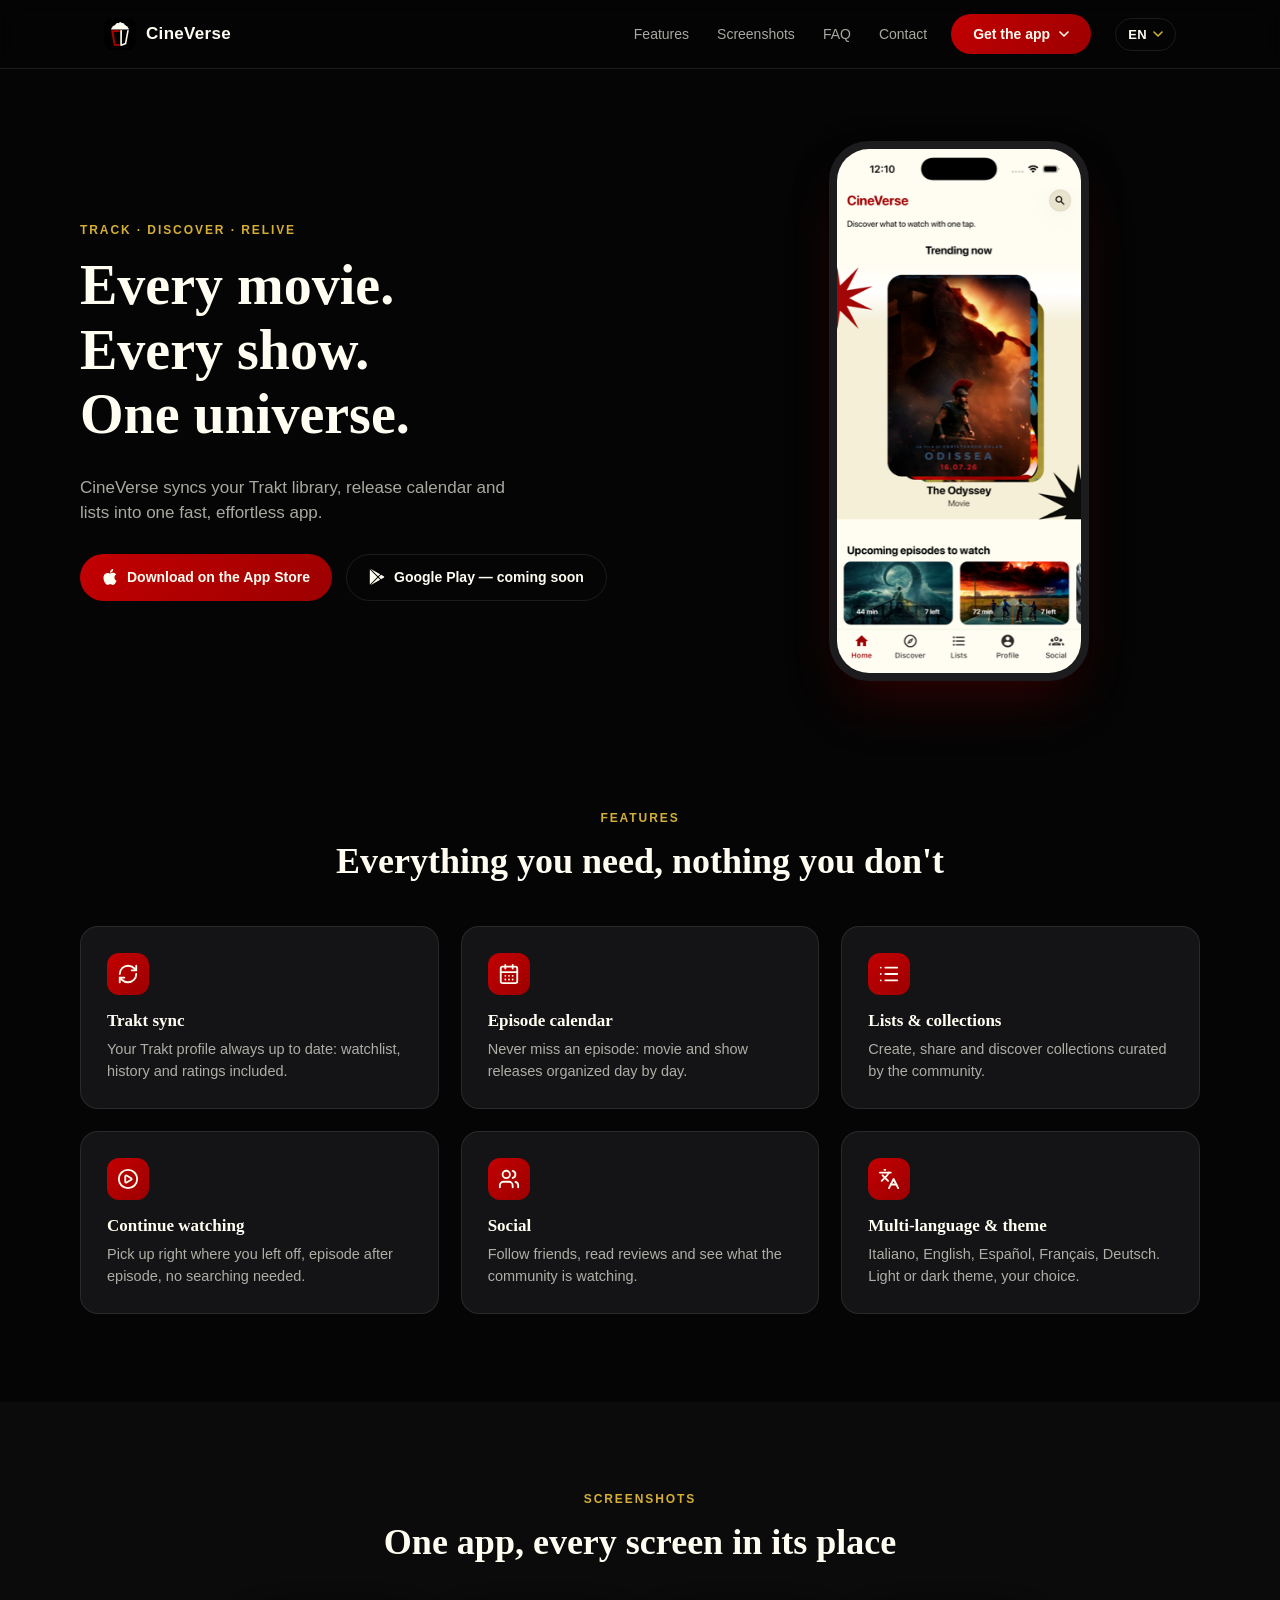
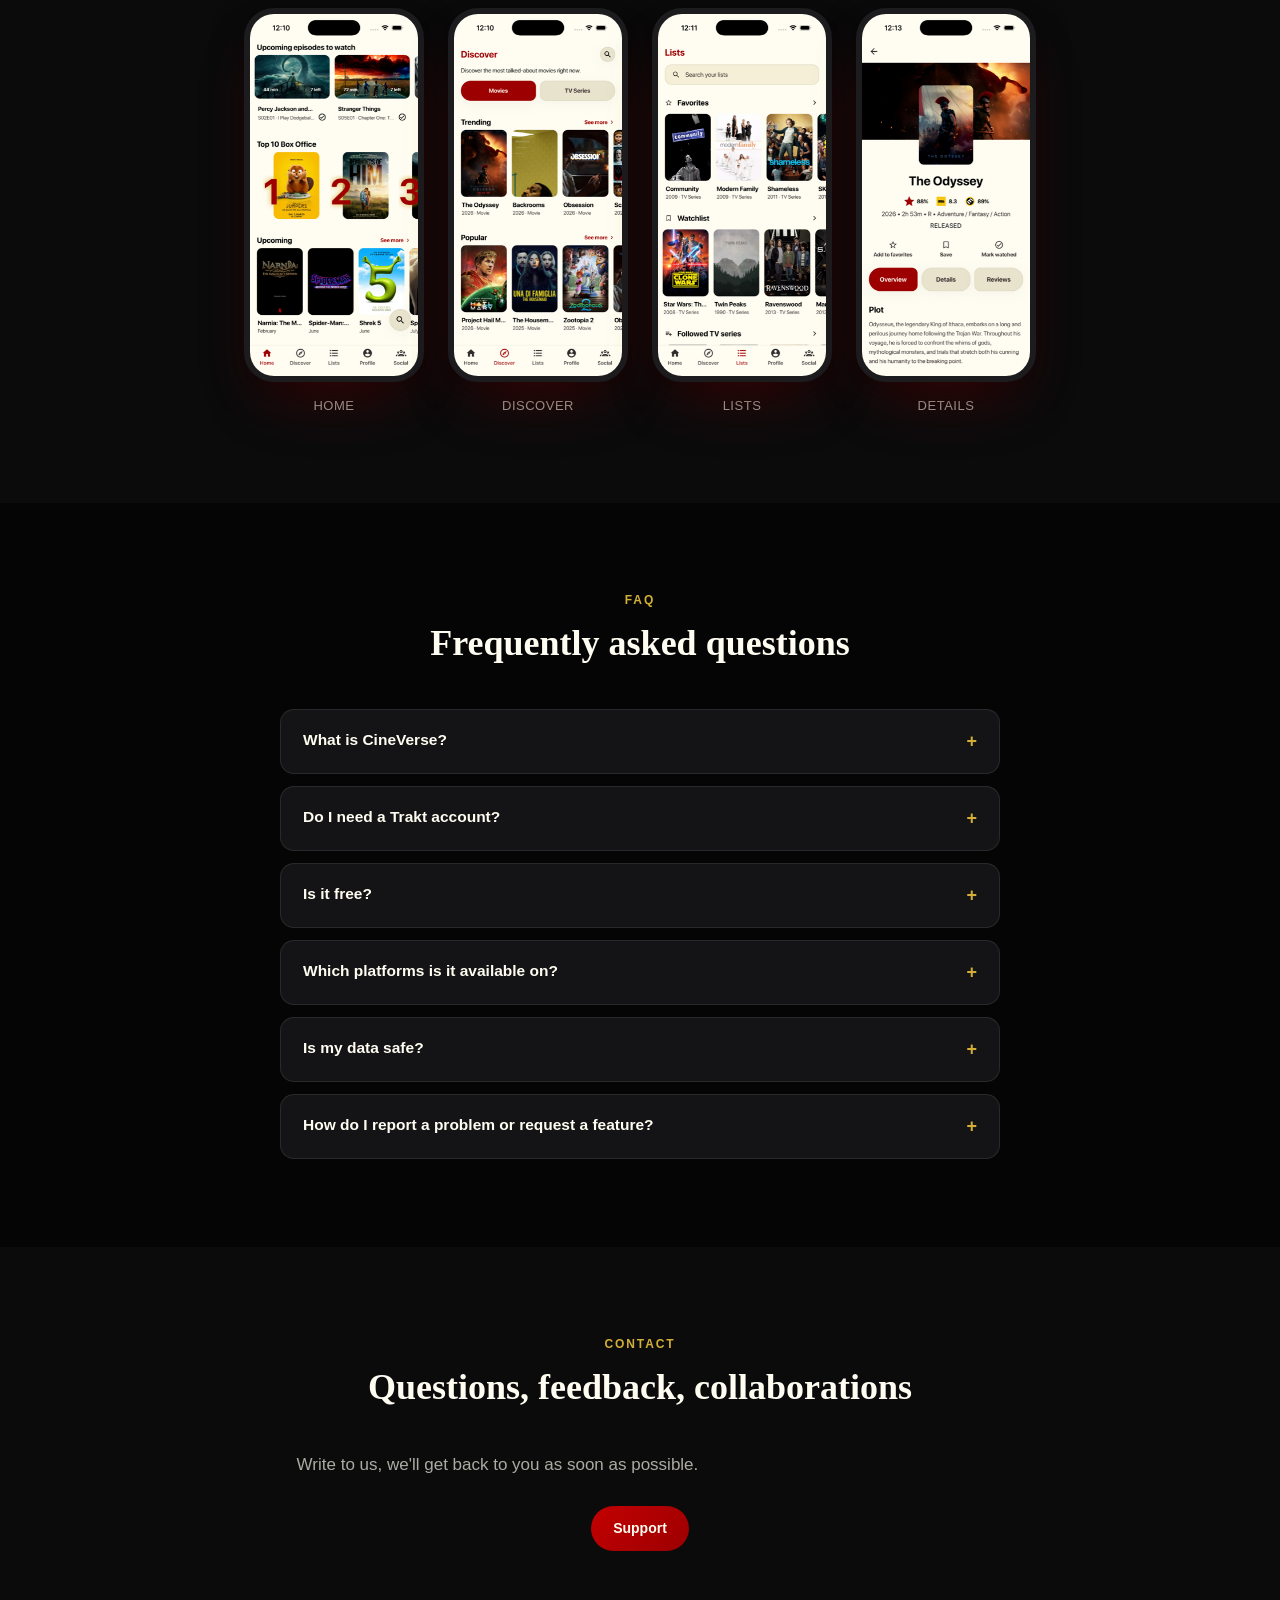
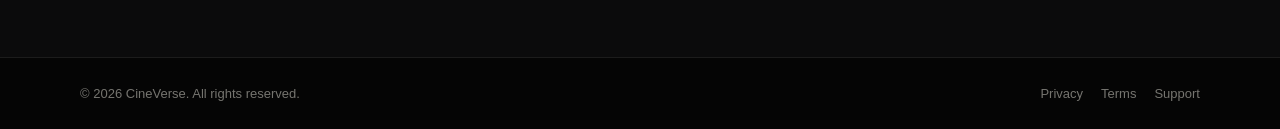
==== index.html @ e8e50e15 "Hero title: split into three lines" ====
<!doctype html>
<html lang="it">
<head>
<meta charset="UTF-8" />
<meta name="viewport" content="width=device-width, initial-scale=1.0" />
<title data-i18n="meta.title">CineVerse — Il tuo universo cinematografico</title>
<meta name="description" content="CineVerse sincronizza la tua libreria Trakt, il calendario delle uscite e le tue liste in un'unica app veloce e senza pensieri." />
<link rel="stylesheet" href="styles.css" />
</head>
<body>

<header class="nav">
  <div class="nav-inner">
    <a class="brand" href="#top">
      <img class="brand-mark" src="assets/icon.png" alt="CineVerse" />
      <span class="brand-name">CineVerse</span>
    </a>
    <nav class="nav-links" id="navLinks">
      <a href="#funzionalita" data-i18n="nav.features">Funzionalità</a>
      <a href="#screenshot" data-i18n="nav.screenshots">Screenshot</a>
      <a href="#faq" data-i18n="nav.faq">FAQ</a>
      <a href="#contatti" data-i18n="nav.contact">Contatti</a>
    </nav>
    <div class="dl-switch nav-cta" id="dlSwitch">
      <button class="btn btn-primary dl-btn" id="dlBtn" aria-haspopup="listbox" aria-expanded="false">
        <span data-i18n="nav.cta">Scarica ora</span>
        <svg width="10" height="6" viewBox="0 0 10 6" aria-hidden="true"><path d="M1 1l4 4 4-4" stroke="currentColor" stroke-width="1.6" fill="none" stroke-linecap="round" stroke-linejoin="round"/></svg>
      </button>
      <ul class="dl-menu" id="dlMenu" role="listbox">
        <li role="option">
          <a href="https://apps.apple.com/it/app/cineverse/id6787004770" target="_blank" rel="noopener">
            <svg class="platform-icon" viewBox="0 0 24 24" aria-hidden="true"><path d="M12.152 6.896c-.948 0-2.415-1.078-3.96-1.04-2.04.027-3.91 1.183-4.961 3.014-2.117 3.675-.546 9.103 1.519 12.09 1.013 1.454 2.208 3.09 3.792 3.039 1.52-.065 2.09-.987 3.935-.987 1.831 0 2.35.987 3.96.948 1.637-.026 2.676-1.48 3.676-2.948 1.156-1.688 1.636-3.325 1.662-3.415-.039-.013-3.182-1.221-3.22-4.857-.026-3.04 2.48-4.494 2.597-4.559-1.429-2.09-3.623-2.324-4.39-2.376-2-.156-3.675 1.09-4.61 1.09zM15.53 3.83c.843-1.012 1.4-2.427 1.245-3.83-1.207.052-2.662.805-3.532 1.818-.78.896-1.454 2.338-1.273 3.714 1.338.104 2.715-.688 3.559-1.701" /></svg>
            <span data-i18n="nav.ios">iOS</span>
          </a>
        </li>
        <li role="option" class="dl-disabled" aria-disabled="true">
          <svg class="platform-icon" viewBox="0 0 24 24" aria-hidden="true"><path d="M22.018 13.298l-3.919 2.218-3.515-3.493 3.543-3.521 3.891 2.202a1.49 1.49 0 0 1 0 2.594zM1.337.924a1.486 1.486 0 0 0-.112.568v21.017c0 .217.045.419.124.6l11.155-11.087L1.337.924zm12.207 10.065l3.258-3.238L3.45.195a1.466 1.466 0 0 0-.946-.179l11.04 10.973zm0 2.067l-11 10.933c.298.036.612-.016.906-.183l13.324-7.54-3.23-3.21z" /></svg>
          <span data-i18n="nav.android">Android — presto</span>
        </li>
      </ul>
    </div>

    <div class="lang-switch" id="langSwitch">
      <button class="lang-btn" id="langBtn" aria-haspopup="listbox" aria-expanded="false">
        <span id="langBtnLabel">IT</span>
        <svg width="10" height="6" viewBox="0 0 10 6" aria-hidden="true"><path d="M1 1l4 4 4-4" stroke="currentColor" stroke-width="1.6" fill="none" stroke-linecap="round" stroke-linejoin="round"/></svg>
      </button>
      <ul class="lang-menu" id="langMenu" role="listbox">
        <li role="option" data-lang="it">Italiano</li>
        <li role="option" data-lang="en">English</li>
        <li role="option" data-lang="es">Español</li>
        <li role="option" data-lang="fr">Français</li>
        <li role="option" data-lang="de">Deutsch</li>
      </ul>
    </div>

    <button class="nav-toggle" id="navToggle" aria-label="Apri menu" aria-expanded="false">
      <span></span><span></span><span></span>
    </button>
  </div>
</header>

<main id="top">

  <section class="hero">
    <div class="hero-inner">
      <div class="hero-copy">
        <p class="eyebrow" data-i18n="hero.eyebrow">Traccia · Scopri · Rivivi</p>
        <h1 data-i18n-html="hero.title">Ogni film.<br>Ogni serie.<br>Un solo universo.</h1>
        <p class="hero-sub" data-i18n="hero.sub">
          CineVerse sincronizza la tua libreria Trakt, il calendario delle uscite
          e le tue liste in un'unica app veloce e senza pensieri.
        </p>
        <div class="hero-actions" id="download">
          <a class="btn btn-primary" href="https://apps.apple.com/it/app/cineverse/id6787004770" target="_blank" rel="noopener">
            <svg class="platform-icon" viewBox="0 0 24 24" aria-hidden="true"><path d="M12.152 6.896c-.948 0-2.415-1.078-3.96-1.04-2.04.027-3.91 1.183-4.961 3.014-2.117 3.675-.546 9.103 1.519 12.09 1.013 1.454 2.208 3.09 3.792 3.039 1.52-.065 2.09-.987 3.935-.987 1.831 0 2.35.987 3.96.948 1.637-.026 2.676-1.48 3.676-2.948 1.156-1.688 1.636-3.325 1.662-3.415-.039-.013-3.182-1.221-3.22-4.857-.026-3.04 2.48-4.494 2.597-4.559-1.429-2.09-3.623-2.324-4.39-2.376-2-.156-3.675 1.09-4.61 1.09zM15.53 3.83c.843-1.012 1.4-2.427 1.245-3.83-1.207.052-2.662.805-3.532 1.818-.78.896-1.454 2.338-1.273 3.714 1.338.104 2.715-.688 3.559-1.701" /></svg>
            <span data-i18n="hero.appstore">Scarica su App Store</span>
          </a>
          <a class="btn btn-ghost" href="#" aria-disabled="true">
            <svg class="platform-icon" viewBox="0 0 24 24" aria-hidden="true"><path d="M22.018 13.298l-3.919 2.218-3.515-3.493 3.543-3.521 3.891 2.202a1.49 1.49 0 0 1 0 2.594zM1.337.924a1.486 1.486 0 0 0-.112.568v21.017c0 .217.045.419.124.6l11.155-11.087L1.337.924zm12.207 10.065l3.258-3.238L3.45.195a1.466 1.466 0 0 0-.946-.179l11.04 10.973zm0 2.067l-11 10.933c.298.036.612-.016.906-.183l13.324-7.54-3.23-3.21z" /></svg>
            <span data-i18n="hero.googleplay">Google Play — presto</span>
          </a>
        </div>
      </div>
      <div class="hero-visual" aria-hidden="true">
        <div class="phone phone-hero">
          <img class="phone-screen" src="assets/screenshots/home.png" alt="" />
        </div>
      </div>
    </div>
  </section>

  <section class="section" id="funzionalita">
    <div class="section-inner">
      <p class="eyebrow center" data-i18n="features.eyebrow">Funzionalità</p>
      <h2 class="center" data-i18n="features.title">Tutto quello che serve, niente di superfluo</h2>
      <div class="grid grid-3">
        <article class="card">
          <div class="card-icon">
            <svg xmlns="http://www.w3.org/2000/svg" width="22" height="22" viewBox="0 0 24 24" fill="none" stroke="currentColor" stroke-width="2" stroke-linecap="round" stroke-linejoin="round"><path d="M3 12a9 9 0 0 1 9-9 9.75 9.75 0 0 1 6.74 2.74L21 8" /><path d="M21 3v5h-5" /><path d="M21 12a9 9 0 0 1-9 9 9.75 9.75 0 0 1-6.74-2.74L3 16" /><path d="M8 16H3v5" /></svg>
          </div>
          <h3 data-i18n="feature1.title">Sync con Trakt</h3>
          <p data-i18n="feature1.desc">Il tuo profilo Trakt sempre aggiornato: watchlist, cronologia e valutazioni incluse.</p>
        </article>
        <article class="card">
          <div class="card-icon">
            <svg xmlns="http://www.w3.org/2000/svg" width="22" height="22" viewBox="0 0 24 24" fill="none" stroke="currentColor" stroke-width="2" stroke-linecap="round" stroke-linejoin="round"><path d="M8 2v4" /><path d="M16 2v4" /><rect width="18" height="18" x="3" y="4" rx="2" /><path d="M3 10h18" /><path d="M8 14h.01" /><path d="M12 14h.01" /><path d="M16 14h.01" /><path d="M8 18h.01" /><path d="M12 18h.01" /><path d="M16 18h.01" /></svg>
          </div>
          <h3 data-i18n="feature2.title">Calendario episodi</h3>
          <p data-i18n="feature2.desc">Non perdere una puntata: uscite di film e serie organizzate giorno per giorno.</p>
        </article>
        <article class="card">
          <div class="card-icon">
            <svg xmlns="http://www.w3.org/2000/svg" width="22" height="22" viewBox="0 0 24 24" fill="none" stroke="currentColor" stroke-width="2" stroke-linecap="round" stroke-linejoin="round"><path d="M3 5h.01" /><path d="M3 12h.01" /><path d="M3 19h.01" /><path d="M8 5h13" /><path d="M8 12h13" /><path d="M8 19h13" /></svg>
          </div>
          <h3 data-i18n="feature3.title">Liste e collezioni</h3>
          <p data-i18n="feature3.desc">Crea, condividi e scopri collezioni curate dalla community.</p>
        </article>
        <article class="card">
          <div class="card-icon">
            <svg xmlns="http://www.w3.org/2000/svg" width="22" height="22" viewBox="0 0 24 24" fill="none" stroke="currentColor" stroke-width="2" stroke-linecap="round" stroke-linejoin="round"><path d="M9 9.003a1 1 0 0 1 1.517-.859l4.997 2.997a1 1 0 0 1 0 1.718l-4.997 2.997A1 1 0 0 1 9 14.996z" /><circle cx="12" cy="12" r="10" /></svg>
          </div>
          <h3 data-i18n="feature4.title">Continua a guardare</h3>
          <p data-i18n="feature4.desc">Riprendi da dove hai lasciato, episodio dopo episodio, senza cercare.</p>
        </article>
        <article class="card">
          <div class="card-icon">
            <svg xmlns="http://www.w3.org/2000/svg" width="22" height="22" viewBox="0 0 24 24" fill="none" stroke="currentColor" stroke-width="2" stroke-linecap="round" stroke-linejoin="round"><path d="M16 21v-2a4 4 0 0 0-4-4H6a4 4 0 0 0-4 4v2" /><path d="M16 3.128a4 4 0 0 1 0 7.744" /><path d="M22 21v-2a4 4 0 0 0-3-3.87" /><circle cx="9" cy="7" r="4" /></svg>
          </div>
          <h3 data-i18n="feature5.title">Social</h3>
          <p data-i18n="feature5.desc">Segui amici, leggi recensioni e scopri cosa sta guardando la community.</p>
        </article>
        <article class="card">
          <div class="card-icon">
            <svg xmlns="http://www.w3.org/2000/svg" width="22" height="22" viewBox="0 0 24 24" fill="none" stroke="currentColor" stroke-width="2" stroke-linecap="round" stroke-linejoin="round"><path d="m5 8 6 6" /><path d="m4 14 6-6 2-3" /><path d="M2 5h12" /><path d="M7 2h1" /><path d="m22 22-5-10-5 10" /><path d="M14 18h6" /></svg>
          </div>
          <h3 data-i18n="feature6.title">Multi-lingua & tema</h3>
          <p data-i18n="feature6.desc">Italiano, English, Español, Français, Deutsch. Tema chiaro o scuro a scelta.</p>
        </article>
      </div>
    </div>
  </section>

  <section class="section section-alt" id="screenshot">
    <div class="section-inner">
      <p class="eyebrow center" data-i18n="screenshots.eyebrow">Screenshot</p>
      <h2 class="center" data-i18n="screenshots.title">Un'app, ogni schermata al posto giusto</h2>
      <div class="gallery">
        <figure class="gallery-item">
          <div class="phone phone-sm">
            <img class="phone-screen" src="assets/screenshots/home_2.png" alt="" />
          </div>
          <figcaption data-i18n="screenshots.home">Home</figcaption>
        </figure>
        <figure class="gallery-item">
          <div class="phone phone-sm">
            <img class="phone-screen" src="assets/screenshots/discover.png" alt="" />
          </div>
          <figcaption data-i18n="screenshots.discover">Scopri</figcaption>
        </figure>
        <figure class="gallery-item">
          <div class="phone phone-sm">
            <img class="phone-screen" src="assets/screenshots/lists.png" alt="" />
          </div>
          <figcaption data-i18n="screenshots.lists">Liste</figcaption>
        </figure>
        <figure class="gallery-item">
          <div class="phone phone-sm">
            <img class="phone-screen" src="assets/screenshots/movie_details.png" alt="" />
          </div>
          <figcaption data-i18n="screenshots.details">Dettaglio</figcaption>
        </figure>
      </div>
    </div>
  </section>

  <section class="section" id="faq">
    <div class="section-inner section-narrow">
      <p class="eyebrow center" data-i18n="faq.eyebrow">FAQ</p>
      <h2 class="center" data-i18n="faq.title">Domande frequenti</h2>
      <div class="faq-list">
        <details class="faq-item">
          <summary data-i18n="faq1.q">Cos'è CineVerse?</summary>
          <p data-i18n="faq1.a">Un'app per tracciare film e serie TV che segui, con calendario uscite, liste personali e collezioni condivise con la community.</p>
        </details>
        <details class="faq-item">
          <summary data-i18n="faq2.q">Serve un account Trakt?</summary>
          <p data-i18n="faq2.a">Sì, CineVerse usa Trakt per sincronizzare cronologia, watchlist e valutazioni tra tutti i tuoi dispositivi.</p>
        </details>
        <details class="faq-item">
          <summary data-i18n="faq3.q">È gratis?</summary>
          <p data-i18n="faq3.a">L'app è gratuita. I dettagli su eventuali funzionalità aggiuntive saranno comunicati al lancio.</p>
        </details>
        <details class="faq-item">
          <summary data-i18n="faq4.q">Su quali piattaforme è disponibile?</summary>
          <p data-i18n="faq4.a">iOS disponibile ora su App Store. Android in arrivo su Google Play.</p>
        </details>
        <details class="faq-item">
          <summary data-i18n="faq5.q">I miei dati sono al sicuro?</summary>
          <p data-i18n="faq5.a">Sì. CineVerse non richiede credenziali proprie: l'accesso avviene tramite l'autenticazione ufficiale Trakt, e nessun dato sensibile viene salvato in chiaro sul dispositivo.</p>
        </details>
        <details class="faq-item">
          <summary data-i18n="faq6.q">Come segnalo un problema o richiedo una funzionalità?</summary>
          <p data-i18n="faq6.a">Scrivi all'indirizzo indicato nella sezione Contatti qui sotto.</p>
        </details>
      </div>
    </div>
  </section>

  <section class="section section-alt" id="contatti">
    <div class="section-inner section-narrow center">
      <p class="eyebrow center" data-i18n="contact.eyebrow">Contatti</p>
      <h2 data-i18n="contact.title">Domande, feedback, collaborazioni</h2>
      <p class="hero-sub" data-i18n="contact.sub">Scrivici, rispondiamo il prima possibile.</p>
      <div class="contact-actions">
        <a class="btn btn-primary" id="supportLink" href="https://itsm3jok3r.github.io/cineverse-terms-and-privacy/support.html" data-i18n="contact.support">Supporto</a>
      </div>
    </div>
  </section>

</main>

<footer class="footer">
  <div class="footer-inner">
    <span>© <span id="year"></span> CineVerse. <span data-i18n="footer.rights">Tutti i diritti riservati.</span></span>
    <div class="footer-links">
      <a id="privacyLink" href="https://itsm3jok3r.github.io/cineverse-terms-and-privacy/privacy.html" data-i18n="footer.privacy">Privacy</a>
      <a id="termsLink" href="https://itsm3jok3r.github.io/cineverse-terms-and-privacy/terms.html" data-i18n="footer.terms">Termini</a>
      <a id="footerSupportLink" href="https://itsm3jok3r.github.io/cineverse-terms-and-privacy/support.html" data-i18n="contact.support">Supporto</a>
    </div>
  </div>
</footer>

<script src="script.js"></script>
</body>
</html>
---- styles.css ----
:root {
  --bg: #050505;
  --bg-soft: #0b0b0c;
  --surface: #141416;
  --border: rgba(255, 255, 255, 0.09);
  --text: #fffdf1;
  --text-dim: rgba(255, 253, 241, 0.66);
  --accent: #9c0001;
  --accent-2: #c30002;
  --gold: #d4af37;
  --radius: 18px;
  --max: 1120px;
}

* { box-sizing: border-box; }

html { scroll-behavior: smooth; }

body {
  margin: 0;
  background: var(--bg);
  color: var(--text);
  font-family: -apple-system, BlinkMacSystemFont, "Segoe UI", Roboto, Helvetica, Arial, sans-serif;
  line-height: 1.5;
  -webkit-font-smoothing: antialiased;
}

h1, h2, h3 {
  font-family: Georgia, "Iowan Old Style", "Times New Roman", serif;
  margin: 0 0 0.5em;
  line-height: 1.15;
}

p { color: var(--text-dim); }

a { color: inherit; text-decoration: none; }

img { max-width: 100%; display: block; }

.center { text-align: center; }

/* Nav */

.nav {
  position: sticky;
  top: 0;
  z-index: 50;
  background: rgba(5, 5, 5, 0.78);
  backdrop-filter: blur(10px);
  border-bottom: 1px solid var(--border);
}

.nav-inner {
  max-width: var(--max);
  margin: 0 auto;
  padding: 14px 24px;
  display: flex;
  align-items: center;
  gap: 24px;
}

.brand {
  display: flex;
  align-items: center;
  gap: 10px;
  font-weight: 700;
  letter-spacing: 0.02em;
  margin-right: auto;
}

.brand-mark {
  width: 32px;
  height: 32px;
  border-radius: 9px;
  object-fit: cover;
}

.brand-name { font-size: 17px; }

.nav-links {
  display: flex;
  gap: 28px;
  font-size: 14px;
  color: var(--text-dim);
}

.nav-links a:hover { color: var(--text); }

.nav-toggle {
  display: none;
  width: 34px;
  height: 34px;
  border: none;
  background: none;
  flex-direction: column;
  justify-content: center;
  gap: 5px;
  cursor: pointer;
}

.nav-toggle span {
  display: block;
  height: 2px;
  background: var(--text);
  border-radius: 2px;
}

/* Language switcher */

.lang-switch { position: relative; }

.lang-btn {
  display: flex;
  align-items: center;
  gap: 6px;
  padding: 8px 12px;
  border-radius: 999px;
  border: 1px solid var(--border);
  background: transparent;
  color: var(--text);
  font-size: 13px;
  font-weight: 600;
  letter-spacing: 0.03em;
  cursor: pointer;
}

.lang-btn:hover { border-color: rgba(255,255,255,0.25); }

.lang-btn svg { color: var(--gold); transition: transform 0.15s ease; }

.lang-switch.open .lang-btn svg { transform: rotate(180deg); }

.lang-menu {
  position: absolute;
  top: calc(100% + 8px);
  right: 0;
  min-width: 150px;
  margin: 0;
  padding: 6px;
  list-style: none;
  background: var(--surface);
  border: 1px solid var(--border);
  border-radius: 12px;
  box-shadow: 0 16px 40px rgba(0,0,0,0.45);
  display: none;
  z-index: 60;
}

.lang-switch.open .lang-menu { display: block; }

.lang-menu li {
  padding: 9px 12px;
  border-radius: 8px;
  font-size: 14px;
  color: var(--text-dim);
  cursor: pointer;
}

.lang-menu li:hover { background: rgba(255,255,255,0.06); color: var(--text); }

.lang-menu li[aria-selected="true"] { color: var(--gold); font-weight: 600; }

/* Download switcher */

.dl-switch { position: relative; }

.dl-btn { gap: 8px; cursor: pointer; border: none; }

.dl-btn svg { transition: transform 0.15s ease; }

.dl-switch.open .dl-btn svg { transform: rotate(180deg); }

.dl-menu {
  position: absolute;
  top: calc(100% + 8px);
  right: 0;
  min-width: 170px;
  margin: 0;
  padding: 6px;
  list-style: none;
  background: var(--surface);
  border: 1px solid var(--border);
  border-radius: 12px;
  box-shadow: 0 16px 40px rgba(0,0,0,0.45);
  display: none;
  z-index: 60;
}

.dl-switch.open .dl-menu { display: block; }

.dl-menu li a,
.dl-menu li.dl-disabled {
  display: flex;
  align-items: center;
  gap: 8px;
  padding: 9px 12px;
  border-radius: 8px;
  font-size: 14px;
}

.dl-menu .platform-icon { width: 14px; height: 14px; }

.dl-menu li a { color: var(--text-dim); }

.dl-menu li a:hover { background: rgba(255,255,255,0.06); color: var(--text); }

.dl-menu li.dl-disabled { color: rgba(255,253,241,0.35); cursor: not-allowed; }

/* Buttons */

.btn {
  display: inline-flex;
  align-items: center;
  justify-content: center;
  gap: 9px;
  padding: 12px 22px;
  border-radius: 999px;
  font-size: 14px;
  font-weight: 600;
  white-space: nowrap;
  transition: transform 0.15s ease, opacity 0.15s ease;
}

.platform-icon { width: 16px; height: 16px; fill: currentColor; flex-shrink: 0; }

.btn:hover { transform: translateY(-1px); }

.btn-primary {
  background: linear-gradient(135deg, var(--accent-2), var(--accent));
  color: var(--text);
}

.btn-ghost {
  background: transparent;
  color: var(--text);
  border: 1px solid var(--border);
}

/* Hero */

.hero { padding: 72px 24px 40px; }

.hero-inner {
  max-width: var(--max);
  margin: 0 auto;
  display: grid;
  grid-template-columns: 1.1fr 0.9fr;
  gap: 48px;
  align-items: center;
}

.eyebrow {
  color: var(--gold);
  text-transform: uppercase;
  letter-spacing: 0.16em;
  font-size: 12px;
  font-weight: 700;
  margin: 0 0 14px;
}

.hero h1 {
  font-size: clamp(34px, 5vw, 56px);
}

.hero-sub {
  font-size: 17px;
  max-width: 46ch;
  margin-bottom: 28px;
}

.hero-actions { display: flex; gap: 14px; flex-wrap: wrap; }

.hero-visual { display: flex; justify-content: center; }

/* Phone mockups */

.phone {
  position: relative;
  width: 260px;
  height: 540px;
  border-radius: 40px;
  background: var(--surface);
  border: 8px solid #1c1c1e;
  box-shadow: 0 30px 60px -20px rgba(156, 0, 1, 0.35), 0 10px 30px rgba(0,0,0,0.5);
  overflow: hidden;
}

.phone-sm { width: 180px; height: 374px; border-radius: 30px; border-width: 6px; }

.phone-screen {
  position: absolute;
  inset: 0;
  width: 100%;
  height: 100%;
  object-fit: cover;
  object-position: top center;
  background: var(--bg-soft);
}

/* Sections */

.section { padding: 88px 24px; }

.section-alt { background: var(--bg-soft); }

.section-inner { max-width: var(--max); margin: 0 auto; }

.section-narrow { max-width: 720px; }

.section h2 { font-size: clamp(26px, 3.4vw, 36px); margin-bottom: 44px; }

.grid { display: grid; gap: 22px; }

.grid-3 { grid-template-columns: repeat(3, 1fr); }

.card {
  background: var(--surface);
  border: 1px solid var(--border);
  border-radius: var(--radius);
  padding: 26px;
  transition: border-color 0.2s ease;
}

.card:hover { border-color: rgba(212, 175, 55, 0.35); }

.card-icon {
  width: 42px;
  height: 42px;
  border-radius: 12px;
  display: grid;
  place-items: center;
  background: linear-gradient(135deg, var(--accent-2), var(--accent));
  color: var(--text);
  margin-bottom: 16px;
  transition: transform 0.25s ease;
}

.card:hover .card-icon { transform: scale(1.08) rotate(-4deg); }

.card-icon svg { display: block; }

.card h3 { font-size: 17px; margin-bottom: 8px; }

.card p { font-size: 14.5px; margin: 0; }

/* Gallery */

.gallery {
  display: flex;
  gap: 24px;
  justify-content: center;
  flex-wrap: wrap;
}

.gallery-item {
  margin: 0;
  text-align: center;
}

.gallery-item figcaption {
  margin-top: 14px;
  font-size: 13px;
  color: var(--text-dim);
  letter-spacing: 0.04em;
  text-transform: uppercase;
}

.note {
  text-align: center;
  font-size: 13px;
  margin-top: 32px;
  color: rgba(255,253,241,0.4);
}

/* FAQ */

.faq-list { display: flex; flex-direction: column; gap: 12px; }

.faq-item {
  background: var(--surface);
  border: 1px solid var(--border);
  border-radius: 14px;
  padding: 18px 22px;
}

.faq-item summary {
  cursor: pointer;
  font-weight: 600;
  font-size: 15.5px;
  list-style: none;
}

.faq-item summary::-webkit-details-marker { display: none; }

.faq-item summary::after {
  content: "+";
  float: right;
  color: var(--gold);
  font-size: 18px;
}

.faq-item[open] summary::after { content: "–"; }

.faq-item p { margin: 12px 0 0; font-size: 14.5px; }

/* Contact */

.contact-actions { margin: 24px 0 18px; }

/* Footer */

.footer {
  border-top: 1px solid var(--border);
  padding: 26px 24px;
}

.footer-inner {
  max-width: var(--max);
  margin: 0 auto;
  display: flex;
  justify-content: space-between;
  flex-wrap: wrap;
  gap: 12px;
  font-size: 13px;
  color: rgba(255,253,241,0.45);
}

.footer-links { display: flex; gap: 18px; }

/* Responsive */

@media (max-width: 880px) {
  .hero-inner { grid-template-columns: 1fr; }
  .hero-visual { order: -1; }
  .grid-3 { grid-template-columns: repeat(2, 1fr); }
  .nav-links { display: none; }
  .nav-cta { display: none; }
  .nav-toggle { display: flex; }

  .nav.open .nav-links {
    display: flex;
    position: absolute;
    top: 100%;
    left: 0;
    right: 0;
    flex-direction: column;
    background: var(--bg);
    border-bottom: 1px solid var(--border);
    padding: 18px 24px;
    gap: 16px;
  }
}

@media (max-width: 560px) {
  .grid-3 { grid-template-columns: 1fr; }
  .phone-hero { width: 220px; height: 460px; }
  .gallery { gap: 16px; }
}
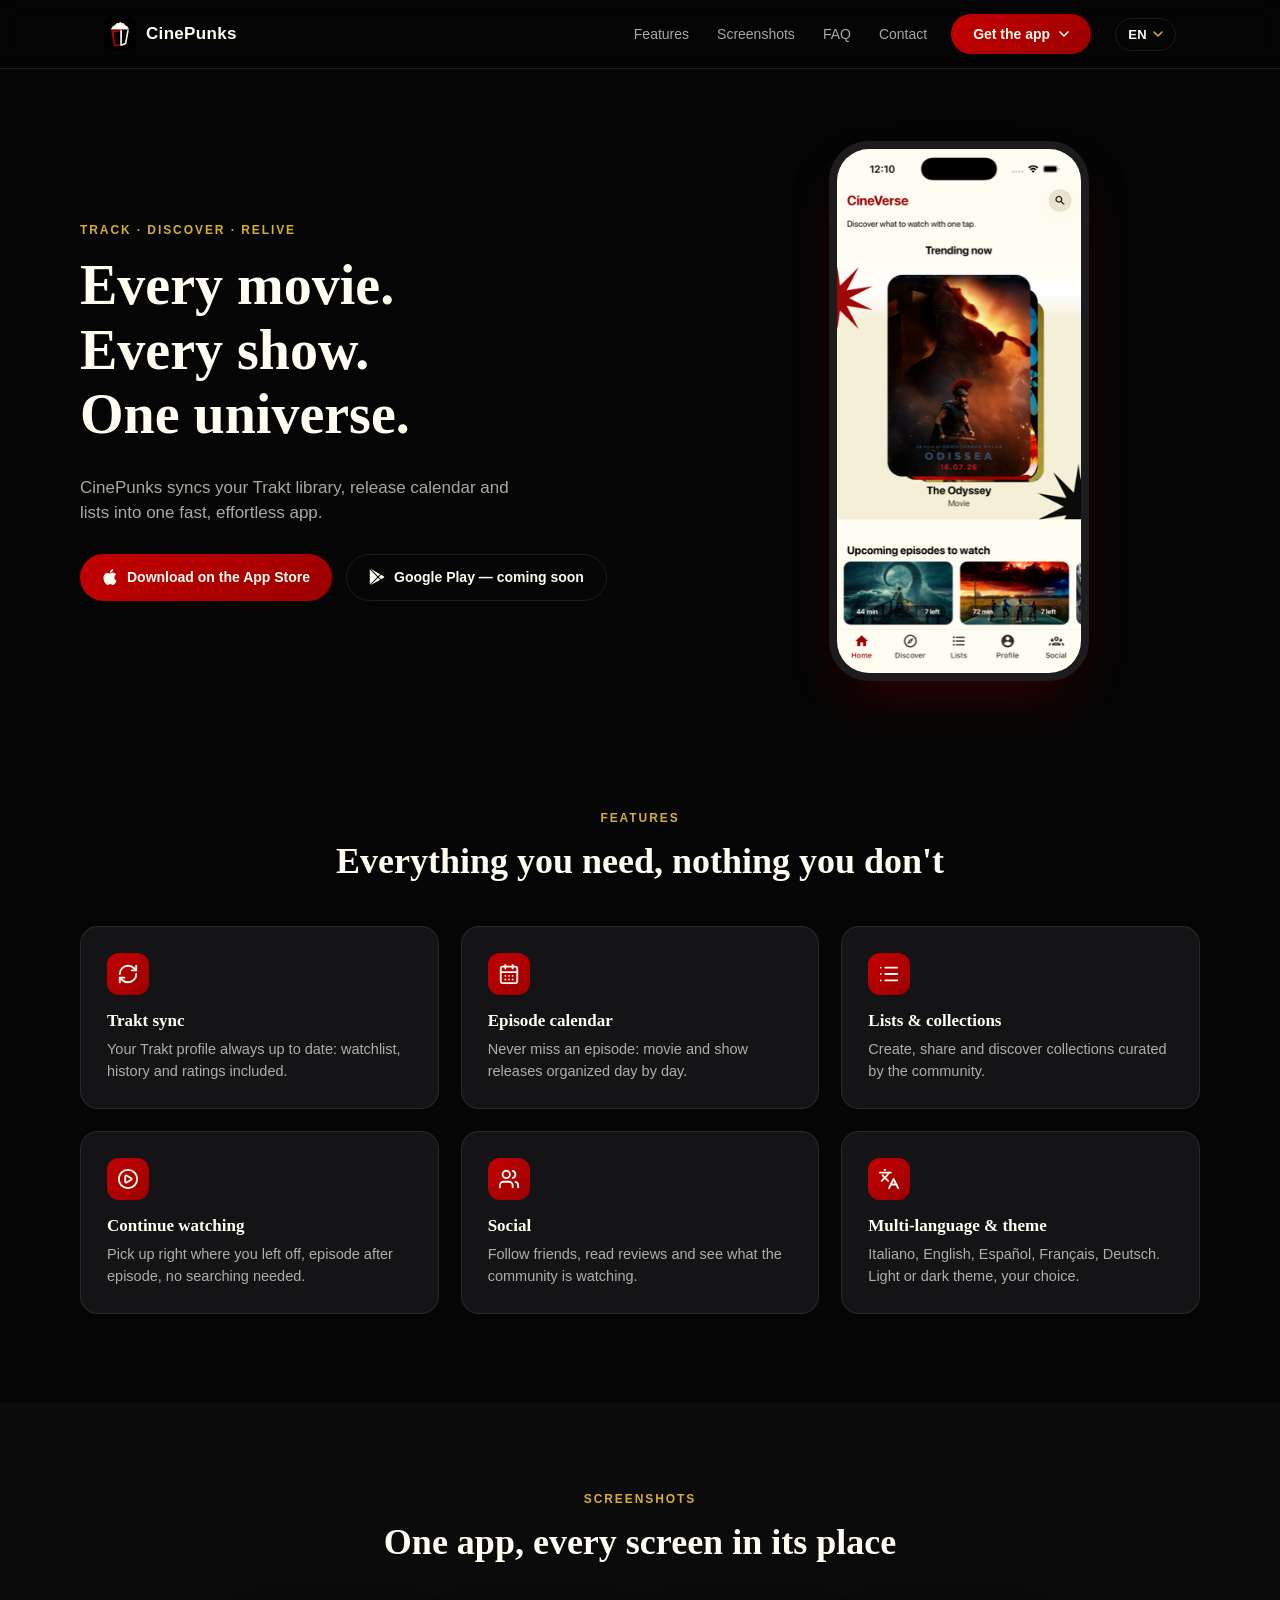
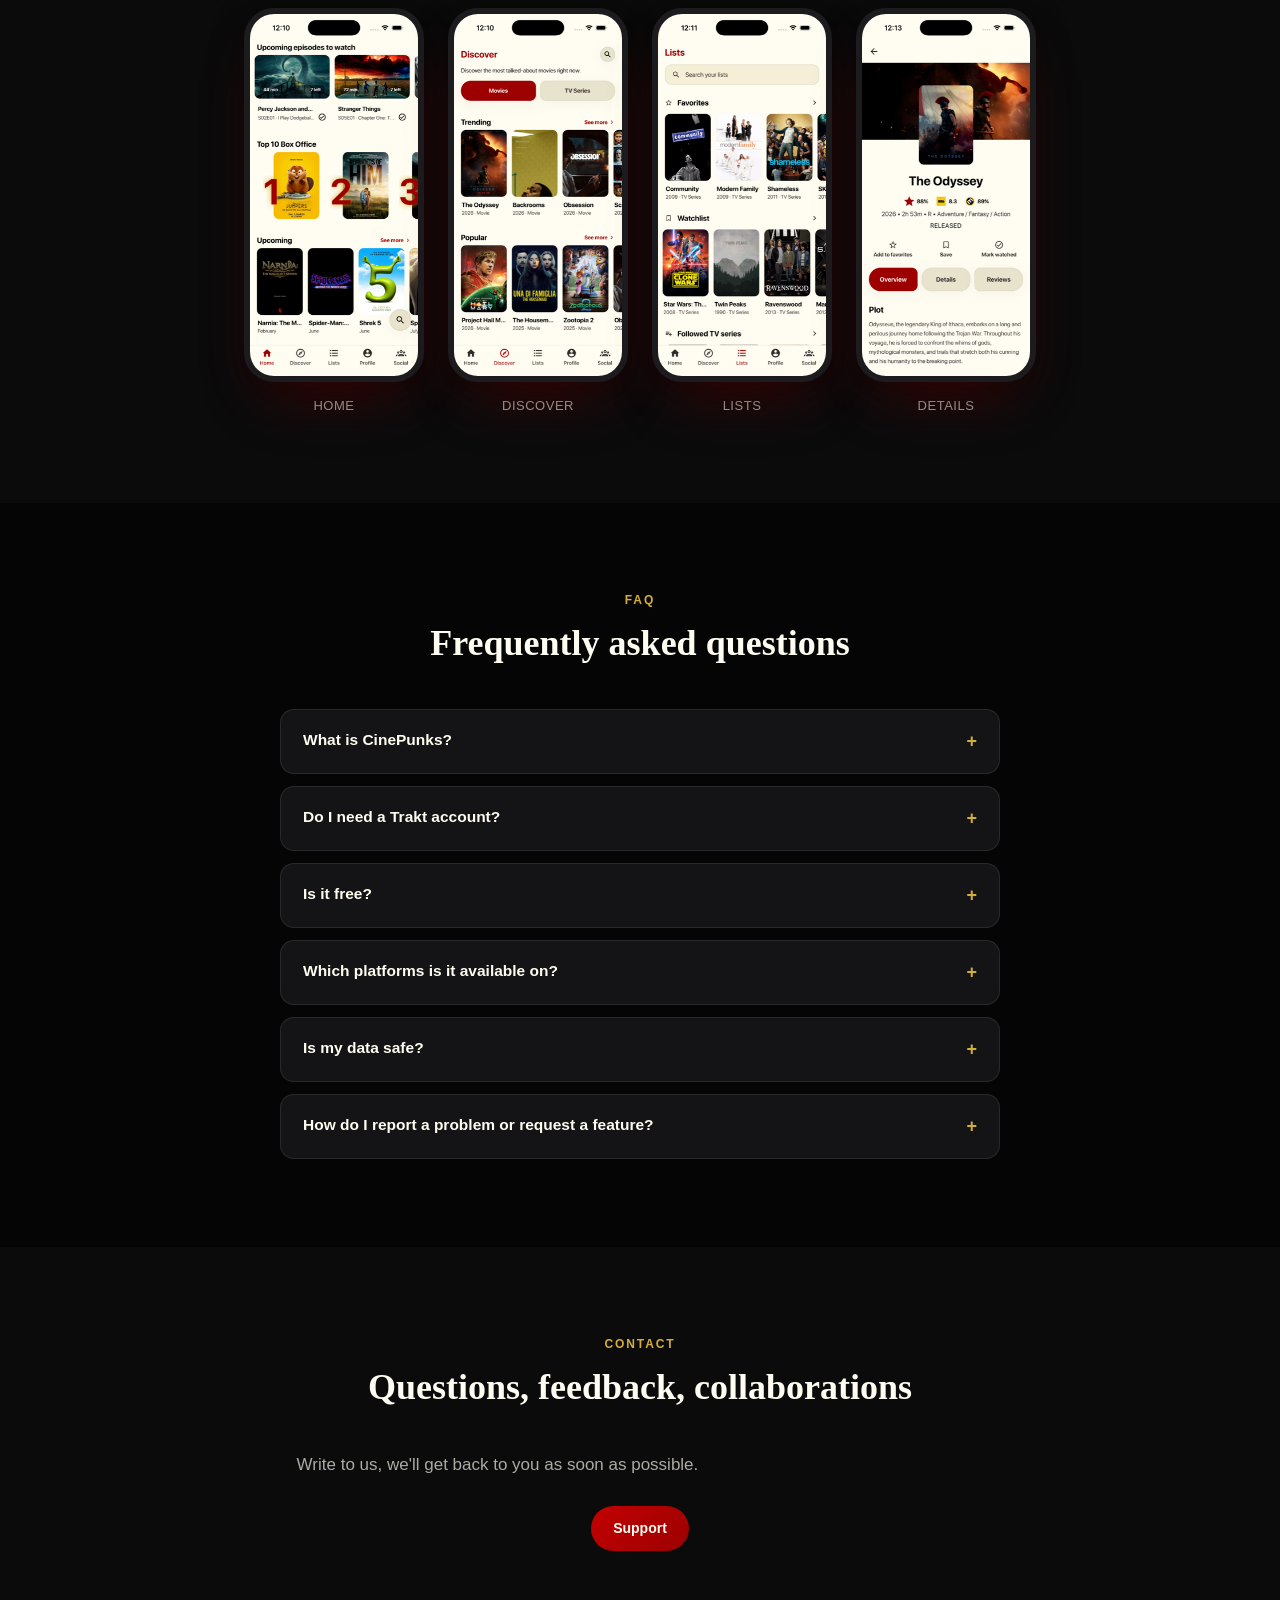
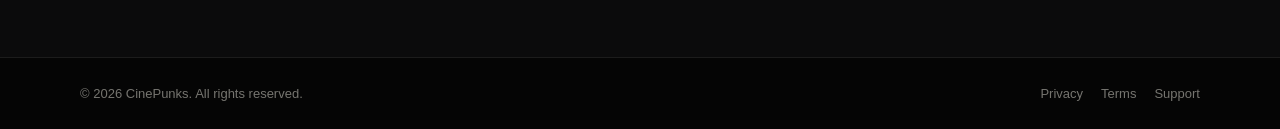
==== commit 3ce901c4: "Rebrand: CineVerse -> CinePunks Renames the brand across all 55 i18n keys (5 languages) and HTML fal" ====
--- a/index.html
+++ b/index.html
@@ -3,8 +3,8 @@
 <head>
 <meta charset="UTF-8" />
 <meta name="viewport" content="width=device-width, initial-scale=1.0" />
-<title data-i18n="meta.title">CineVerse — Il tuo universo cinematografico</title>
-<meta name="description" content="CineVerse sincronizza la tua libreria Trakt, il calendario delle uscite e le tue liste in un'unica app veloce e senza pensieri." />
+<title data-i18n="meta.title">CinePunks — Il tuo universo cinematografico</title>
+<meta name="description" content="CinePunks sincronizza la tua libreria Trakt, il calendario delle uscite e le tue liste in un'unica app veloce e senza pensieri." />
 <link rel="stylesheet" href="styles.css" />
 </head>
 <body>
@@ -12,8 +12,8 @@
 <header class="nav">
   <div class="nav-inner">
     <a class="brand" href="#top">
-      <img class="brand-mark" src="assets/icon.png" alt="CineVerse" />
-      <span class="brand-name">CineVerse</span>
+      <img class="brand-mark" src="assets/icon.png" alt="CinePunks" />
+      <span class="brand-name">CinePunks</span>
     </a>
     <nav class="nav-links" id="navLinks">
       <a href="#funzionalita" data-i18n="nav.features">Funzionalità</a>
@@ -68,7 +68,7 @@
         <p class="eyebrow" data-i18n="hero.eyebrow">Traccia · Scopri · Rivivi</p>
         <h1 data-i18n-html="hero.title">Ogni film.<br>Ogni serie.<br>Un solo universo.</h1>
         <p class="hero-sub" data-i18n="hero.sub">
-          CineVerse sincronizza la tua libreria Trakt, il calendario delle uscite
+          CinePunks sincronizza la tua libreria Trakt, il calendario delle uscite
           e le tue liste in un'unica app veloce e senza pensieri.
         </p>
         <div class="hero-actions" id="download">
@@ -180,12 +180,12 @@
       <h2 class="center" data-i18n="faq.title">Domande frequenti</h2>
       <div class="faq-list">
         <details class="faq-item">
-          <summary data-i18n="faq1.q">Cos'è CineVerse?</summary>
+          <summary data-i18n="faq1.q">Cos'è CinePunks?</summary>
           <p data-i18n="faq1.a">Un'app per tracciare film e serie TV che segui, con calendario uscite, liste personali e collezioni condivise con la community.</p>
         </details>
         <details class="faq-item">
           <summary data-i18n="faq2.q">Serve un account Trakt?</summary>
-          <p data-i18n="faq2.a">Sì, CineVerse usa Trakt per sincronizzare cronologia, watchlist e valutazioni tra tutti i tuoi dispositivi.</p>
+          <p data-i18n="faq2.a">Sì, CinePunks usa Trakt per sincronizzare cronologia, watchlist e valutazioni tra tutti i tuoi dispositivi.</p>
         </details>
         <details class="faq-item">
           <summary data-i18n="faq3.q">È gratis?</summary>
@@ -197,7 +197,7 @@
         </details>
         <details class="faq-item">
           <summary data-i18n="faq5.q">I miei dati sono al sicuro?</summary>
-          <p data-i18n="faq5.a">Sì. CineVerse non richiede credenziali proprie: l'accesso avviene tramite l'autenticazione ufficiale Trakt, e nessun dato sensibile viene salvato in chiaro sul dispositivo.</p>
+          <p data-i18n="faq5.a">Sì. CinePunks non richiede credenziali proprie: l'accesso avviene tramite l'autenticazione ufficiale Trakt, e nessun dato sensibile viene salvato in chiaro sul dispositivo.</p>
         </details>
         <details class="faq-item">
           <summary data-i18n="faq6.q">Come segnalo un problema o richiedo una funzionalità?</summary>
@@ -222,7 +222,7 @@
 
 <footer class="footer">
   <div class="footer-inner">
-    <span>© <span id="year"></span> CineVerse. <span data-i18n="footer.rights">Tutti i diritti riservati.</span></span>
+    <span>© <span id="year"></span> CinePunks. <span data-i18n="footer.rights">Tutti i diritti riservati.</span></span>
     <div class="footer-links">
       <a id="privacyLink" href="https://itsm3jok3r.github.io/cineverse-terms-and-privacy/privacy.html" data-i18n="footer.privacy">Privacy</a>
       <a id="termsLink" href="https://itsm3jok3r.github.io/cineverse-terms-and-privacy/terms.html" data-i18n="footer.terms">Termini</a>
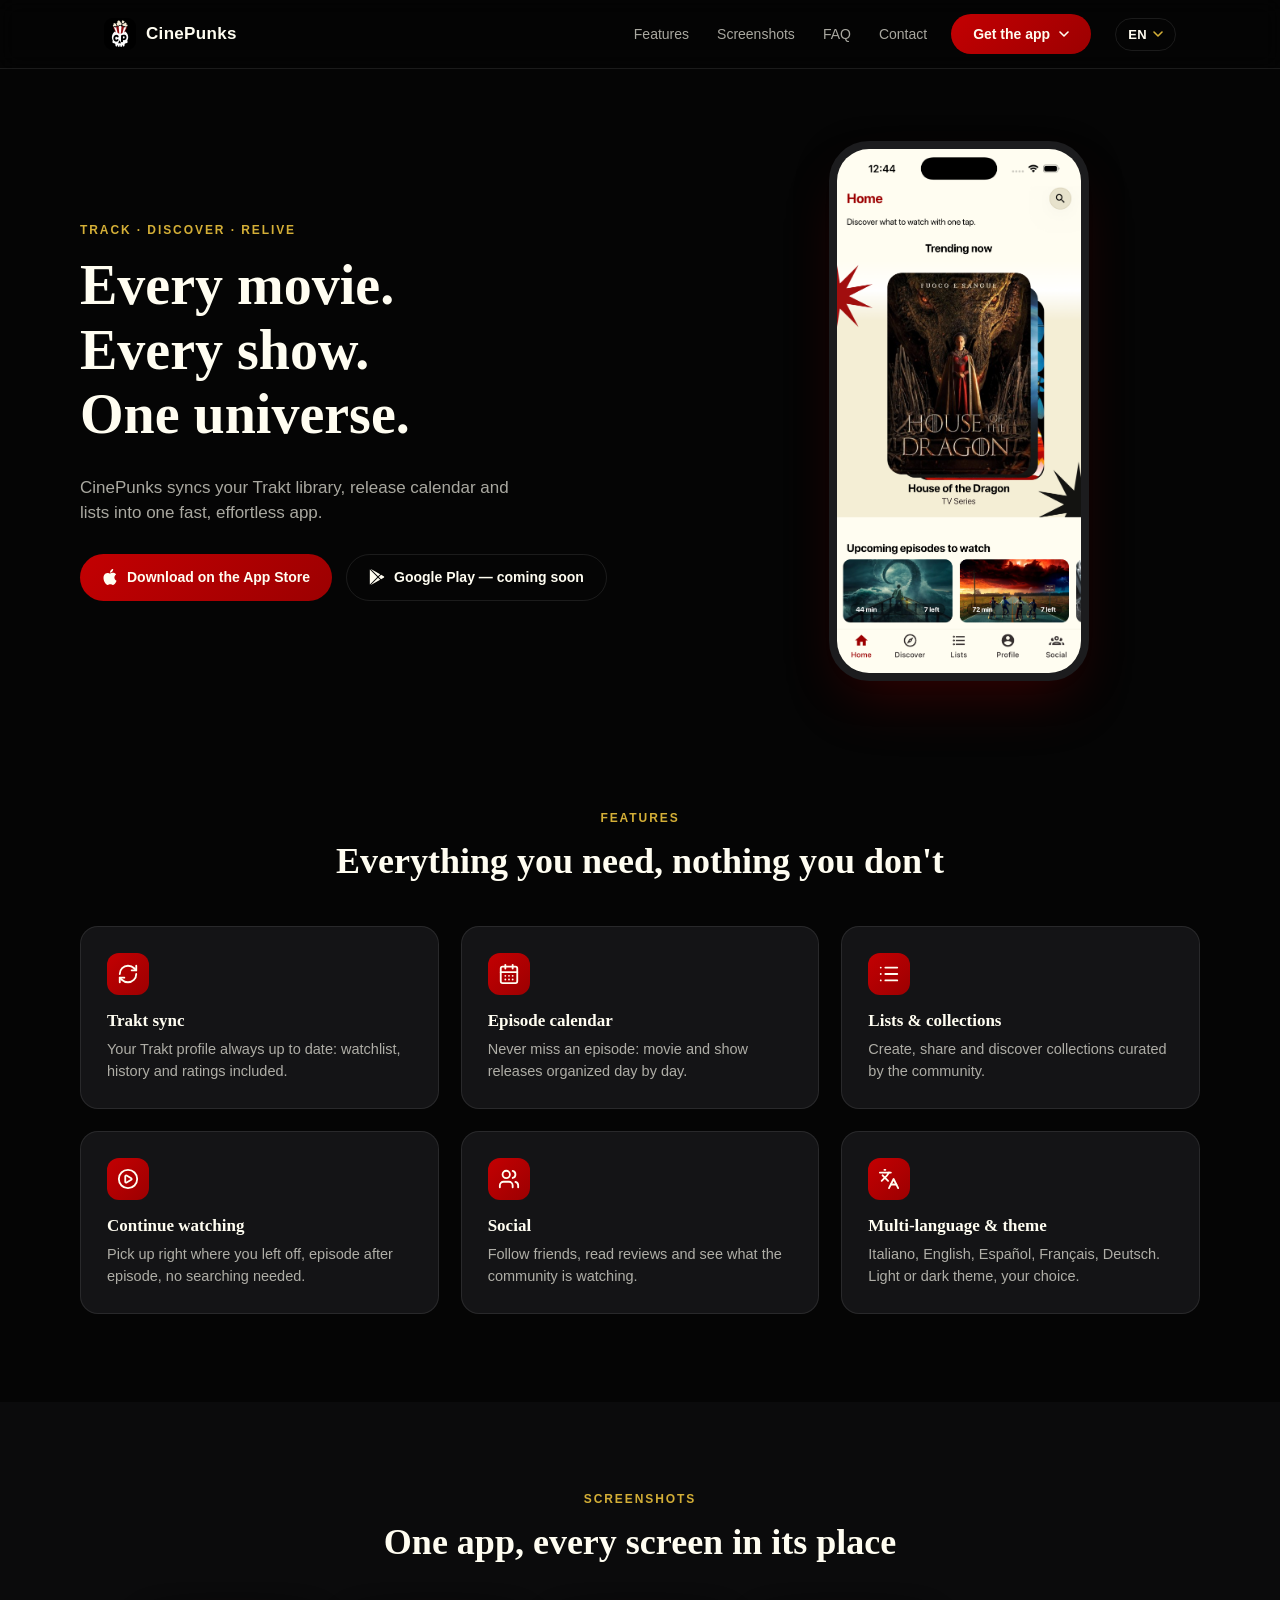
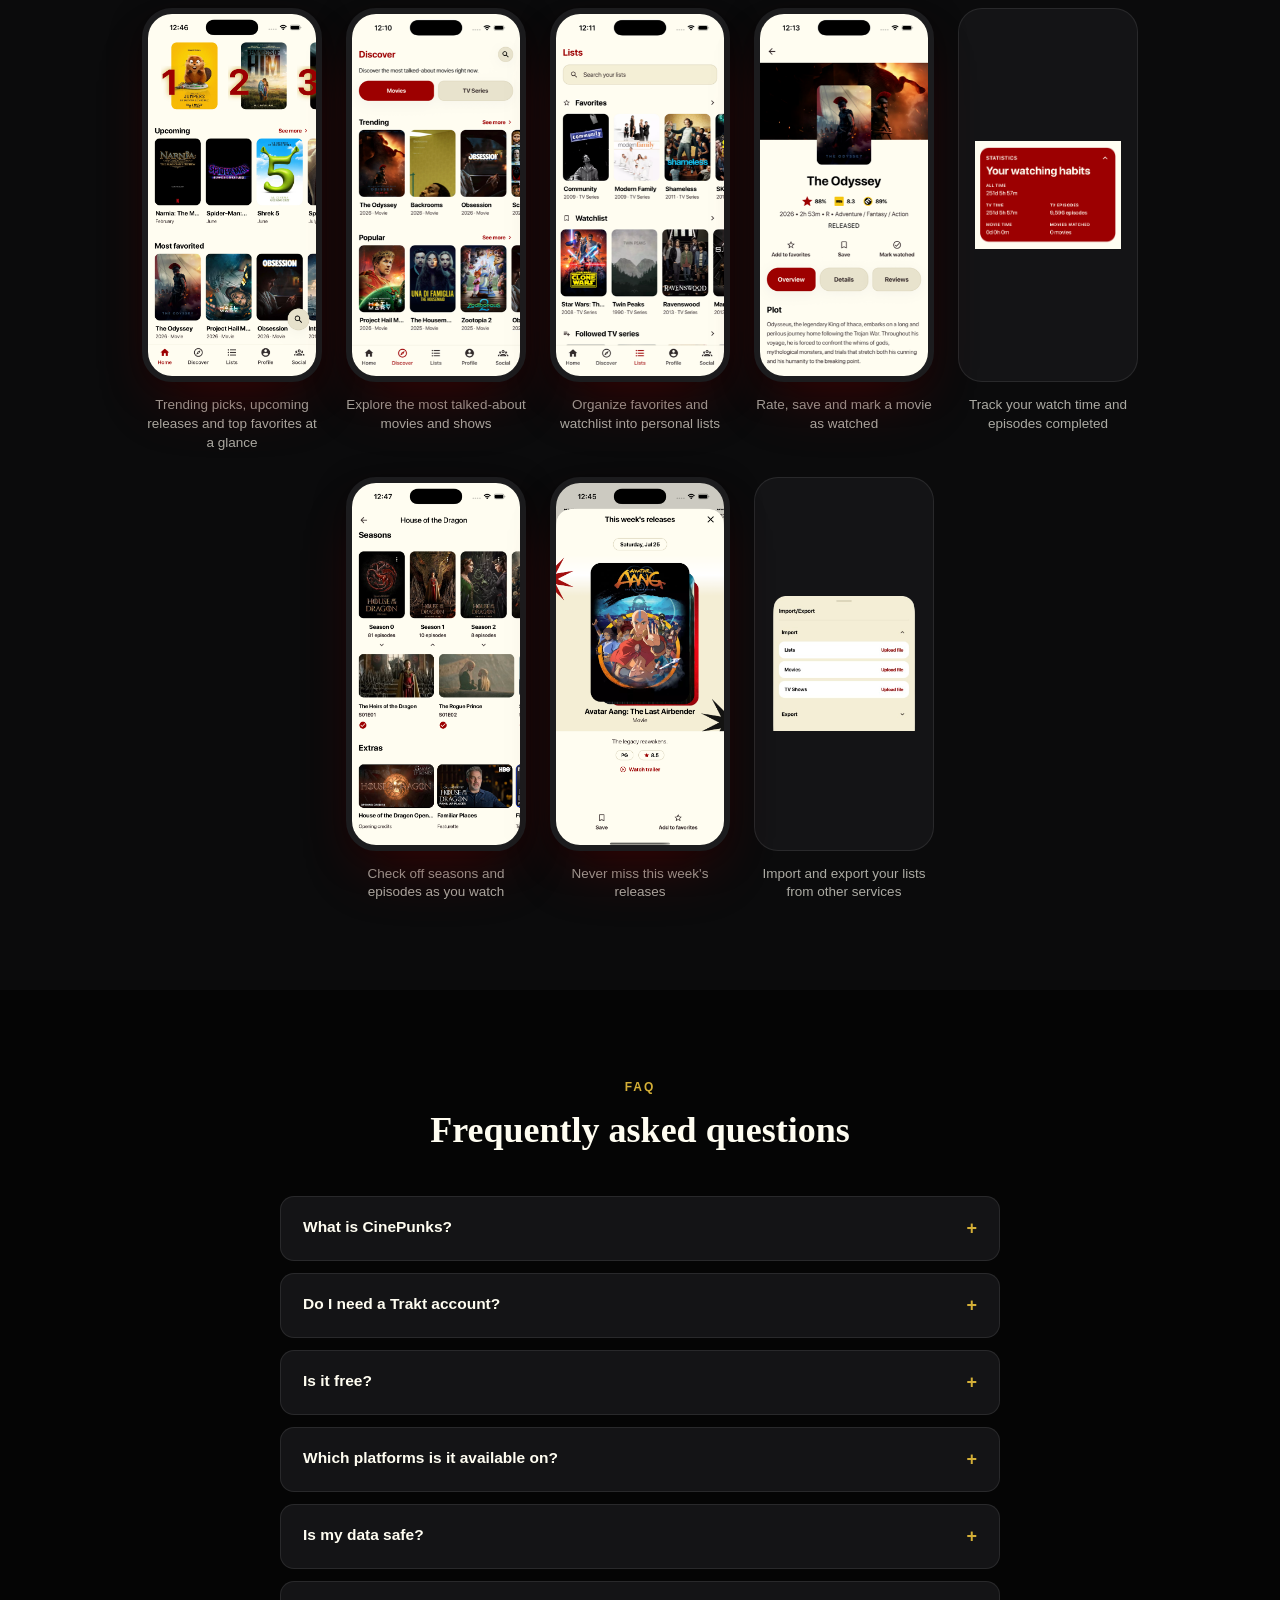
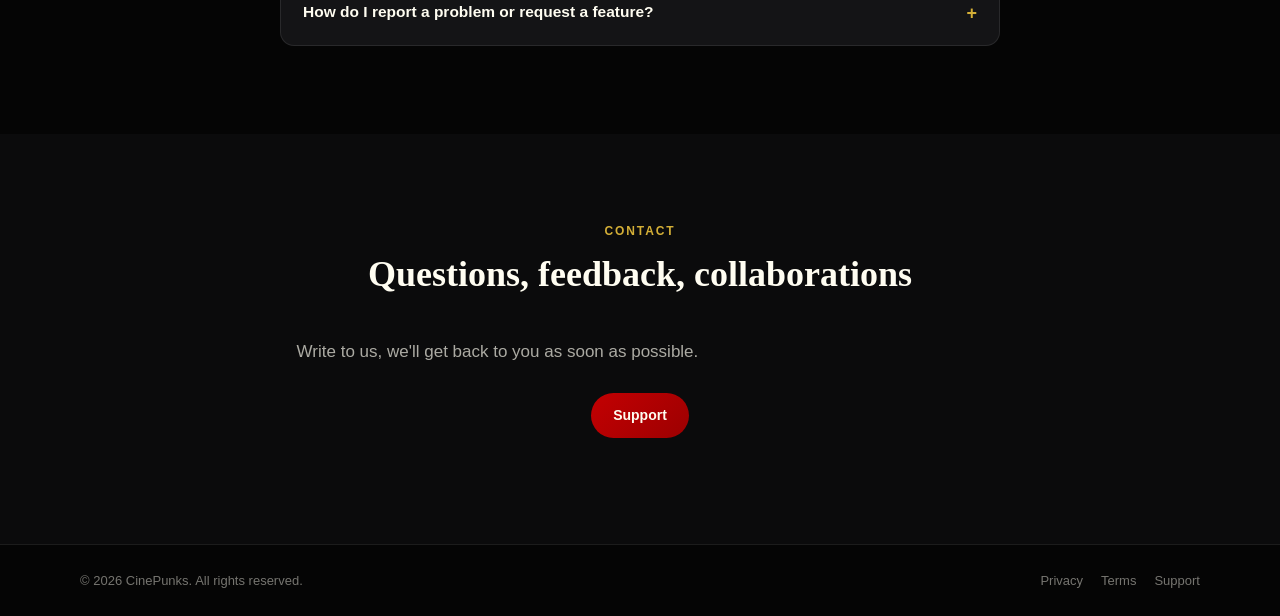
==== commit d5546733: "new screenshots" ====
--- a/index.html
+++ b/index.html
@@ -28,7 +28,7 @@
       </button>
       <ul class="dl-menu" id="dlMenu" role="listbox">
         <li role="option">
-          <a href="https://apps.apple.com/it/app/cineverse/id6787004770" target="_blank" rel="noopener">
+          <a href="https://apps.apple.com/it/app/cinepunks/id6787004770" target="_blank" rel="noopener">
             <svg class="platform-icon" viewBox="0 0 24 24" aria-hidden="true"><path d="M12.152 6.896c-.948 0-2.415-1.078-3.96-1.04-2.04.027-3.91 1.183-4.961 3.014-2.117 3.675-.546 9.103 1.519 12.09 1.013 1.454 2.208 3.09 3.792 3.039 1.52-.065 2.09-.987 3.935-.987 1.831 0 2.35.987 3.96.948 1.637-.026 2.676-1.48 3.676-2.948 1.156-1.688 1.636-3.325 1.662-3.415-.039-.013-3.182-1.221-3.22-4.857-.026-3.04 2.48-4.494 2.597-4.559-1.429-2.09-3.623-2.324-4.39-2.376-2-.156-3.675 1.09-4.61 1.09zM15.53 3.83c.843-1.012 1.4-2.427 1.245-3.83-1.207.052-2.662.805-3.532 1.818-.78.896-1.454 2.338-1.273 3.714 1.338.104 2.715-.688 3.559-1.701" /></svg>
             <span data-i18n="nav.ios">iOS</span>
           </a>
@@ -72,7 +72,7 @@
           e le tue liste in un'unica app veloce e senza pensieri.
         </p>
         <div class="hero-actions" id="download">
-          <a class="btn btn-primary" href="https://apps.apple.com/it/app/cineverse/id6787004770" target="_blank" rel="noopener">
+          <a class="btn btn-primary" href="https://apps.apple.com/it/app/cinepunks/id6787004770" target="_blank" rel="noopener">
             <svg class="platform-icon" viewBox="0 0 24 24" aria-hidden="true"><path d="M12.152 6.896c-.948 0-2.415-1.078-3.96-1.04-2.04.027-3.91 1.183-4.961 3.014-2.117 3.675-.546 9.103 1.519 12.09 1.013 1.454 2.208 3.09 3.792 3.039 1.52-.065 2.09-.987 3.935-.987 1.831 0 2.35.987 3.96.948 1.637-.026 2.676-1.48 3.676-2.948 1.156-1.688 1.636-3.325 1.662-3.415-.039-.013-3.182-1.221-3.22-4.857-.026-3.04 2.48-4.494 2.597-4.559-1.429-2.09-3.623-2.324-4.39-2.376-2-.156-3.675 1.09-4.61 1.09zM15.53 3.83c.843-1.012 1.4-2.427 1.245-3.83-1.207.052-2.662.805-3.532 1.818-.78.896-1.454 2.338-1.273 3.714 1.338.104 2.715-.688 3.559-1.701" /></svg>
             <span data-i18n="hero.appstore">Scarica su App Store</span>
           </a>
@@ -150,25 +150,49 @@
           <div class="phone phone-sm">
             <img class="phone-screen" src="assets/screenshots/home_2.png" alt="" />
           </div>
-          <figcaption data-i18n="screenshots.home">Home</figcaption>
+          <figcaption data-i18n="screenshots.home">Tendenze, prossime uscite e i più amati, tutto in home</figcaption>
         </figure>
         <figure class="gallery-item">
           <div class="phone phone-sm">
             <img class="phone-screen" src="assets/screenshots/discover.png" alt="" />
           </div>
-          <figcaption data-i18n="screenshots.discover">Scopri</figcaption>
+          <figcaption data-i18n="screenshots.discover">Esplora film e serie tra i più discussi del momento</figcaption>
         </figure>
         <figure class="gallery-item">
           <div class="phone phone-sm">
             <img class="phone-screen" src="assets/screenshots/lists.png" alt="" />
           </div>
-          <figcaption data-i18n="screenshots.lists">Liste</figcaption>
+          <figcaption data-i18n="screenshots.lists">Organizza preferiti e watchlist in liste personali</figcaption>
         </figure>
         <figure class="gallery-item">
           <div class="phone phone-sm">
             <img class="phone-screen" src="assets/screenshots/movie_details.png" alt="" />
           </div>
-          <figcaption data-i18n="screenshots.details">Dettaglio</figcaption>
+          <figcaption data-i18n="screenshots.details">Vota, salva e segna un film come visto</figcaption>
+        </figure>
+        <figure class="gallery-item">
+          <div class="shot-card">
+            <img src="assets/screenshots/personal_watching_stats.png" alt="" />
+          </div>
+          <figcaption data-i18n="screenshots.stats">Monitora il tempo di visione e gli episodi guardati</figcaption>
+        </figure>
+        <figure class="gallery-item">
+          <div class="phone phone-sm">
+            <img class="phone-screen" src="assets/screenshots/track_seasons_episodes.png" alt="" />
+          </div>
+          <figcaption data-i18n="screenshots.episodes">Segna stagioni ed episodi visti, uno per uno</figcaption>
+        </figure>
+        <figure class="gallery-item">
+          <div class="phone phone-sm">
+            <img class="phone-screen" src="assets/screenshots/weekly_releases.png" alt="" />
+          </div>
+          <figcaption data-i18n="screenshots.releases">Non perderti le uscite della settimana</figcaption>
+        </figure>
+        <figure class="gallery-item">
+          <div class="shot-card">
+            <img src="assets/screenshots/import_export_from_other_services.png" alt="" />
+          </div>
+          <figcaption data-i18n="screenshots.importexport">Importa ed esporta le tue liste da altri servizi</figcaption>
         </figure>
       </div>
     </div>
@@ -213,7 +237,7 @@
       <h2 data-i18n="contact.title">Domande, feedback, collaborazioni</h2>
       <p class="hero-sub" data-i18n="contact.sub">Scrivici, rispondiamo il prima possibile.</p>
       <div class="contact-actions">
-        <a class="btn btn-primary" id="supportLink" href="https://itsm3jok3r.github.io/cineverse-terms-and-privacy/support.html" data-i18n="contact.support">Supporto</a>
+        <a class="btn btn-primary" id="supportLink" href="https://itsm3jok3r.github.io/cinepunks-terms-and-privacy/support.html" data-i18n="contact.support">Supporto</a>
       </div>
     </div>
   </section>
@@ -224,9 +248,9 @@
   <div class="footer-inner">
     <span>© <span id="year"></span> CinePunks. <span data-i18n="footer.rights">Tutti i diritti riservati.</span></span>
     <div class="footer-links">
-      <a id="privacyLink" href="https://itsm3jok3r.github.io/cineverse-terms-and-privacy/privacy.html" data-i18n="footer.privacy">Privacy</a>
-      <a id="termsLink" href="https://itsm3jok3r.github.io/cineverse-terms-and-privacy/terms.html" data-i18n="footer.terms">Termini</a>
-      <a id="footerSupportLink" href="https://itsm3jok3r.github.io/cineverse-terms-and-privacy/support.html" data-i18n="contact.support">Supporto</a>
+      <a id="privacyLink" href="https://itsm3jok3r.github.io/cinepunks-terms-and-privacy/privacy.html" data-i18n="footer.privacy">Privacy</a>
+      <a id="termsLink" href="https://itsm3jok3r.github.io/cinepunks-terms-and-privacy/terms.html" data-i18n="footer.terms">Termini</a>
+      <a id="footerSupportLink" href="https://itsm3jok3r.github.io/cinepunks-terms-and-privacy/support.html" data-i18n="contact.support">Supporto</a>
     </div>
   </div>
 </footer>
--- a/styles.css
+++ b/styles.css
@@ -287,6 +287,25 @@
 
 .phone-sm { width: 180px; height: 374px; border-radius: 30px; border-width: 6px; }
 
+.shot-card {
+  width: 180px;
+  height: 374px;
+  border-radius: 24px;
+  background: var(--surface);
+  border: 1px solid var(--border);
+  display: flex;
+  align-items: center;
+  justify-content: center;
+  padding: 16px;
+  box-sizing: border-box;
+}
+
+.shot-card img {
+  width: 100%;
+  height: auto;
+  object-fit: contain;
+}
+
 .phone-screen {
   position: absolute;
   inset: 0;
@@ -359,10 +378,12 @@
 
 .gallery-item figcaption {
   margin-top: 14px;
-  font-size: 13px;
+  max-width: 180px;
+  margin-left: auto;
+  margin-right: auto;
+  font-size: 13.5px;
+  line-height: 1.4;
   color: var(--text-dim);
-  letter-spacing: 0.04em;
-  text-transform: uppercase;
 }
 
 .note {
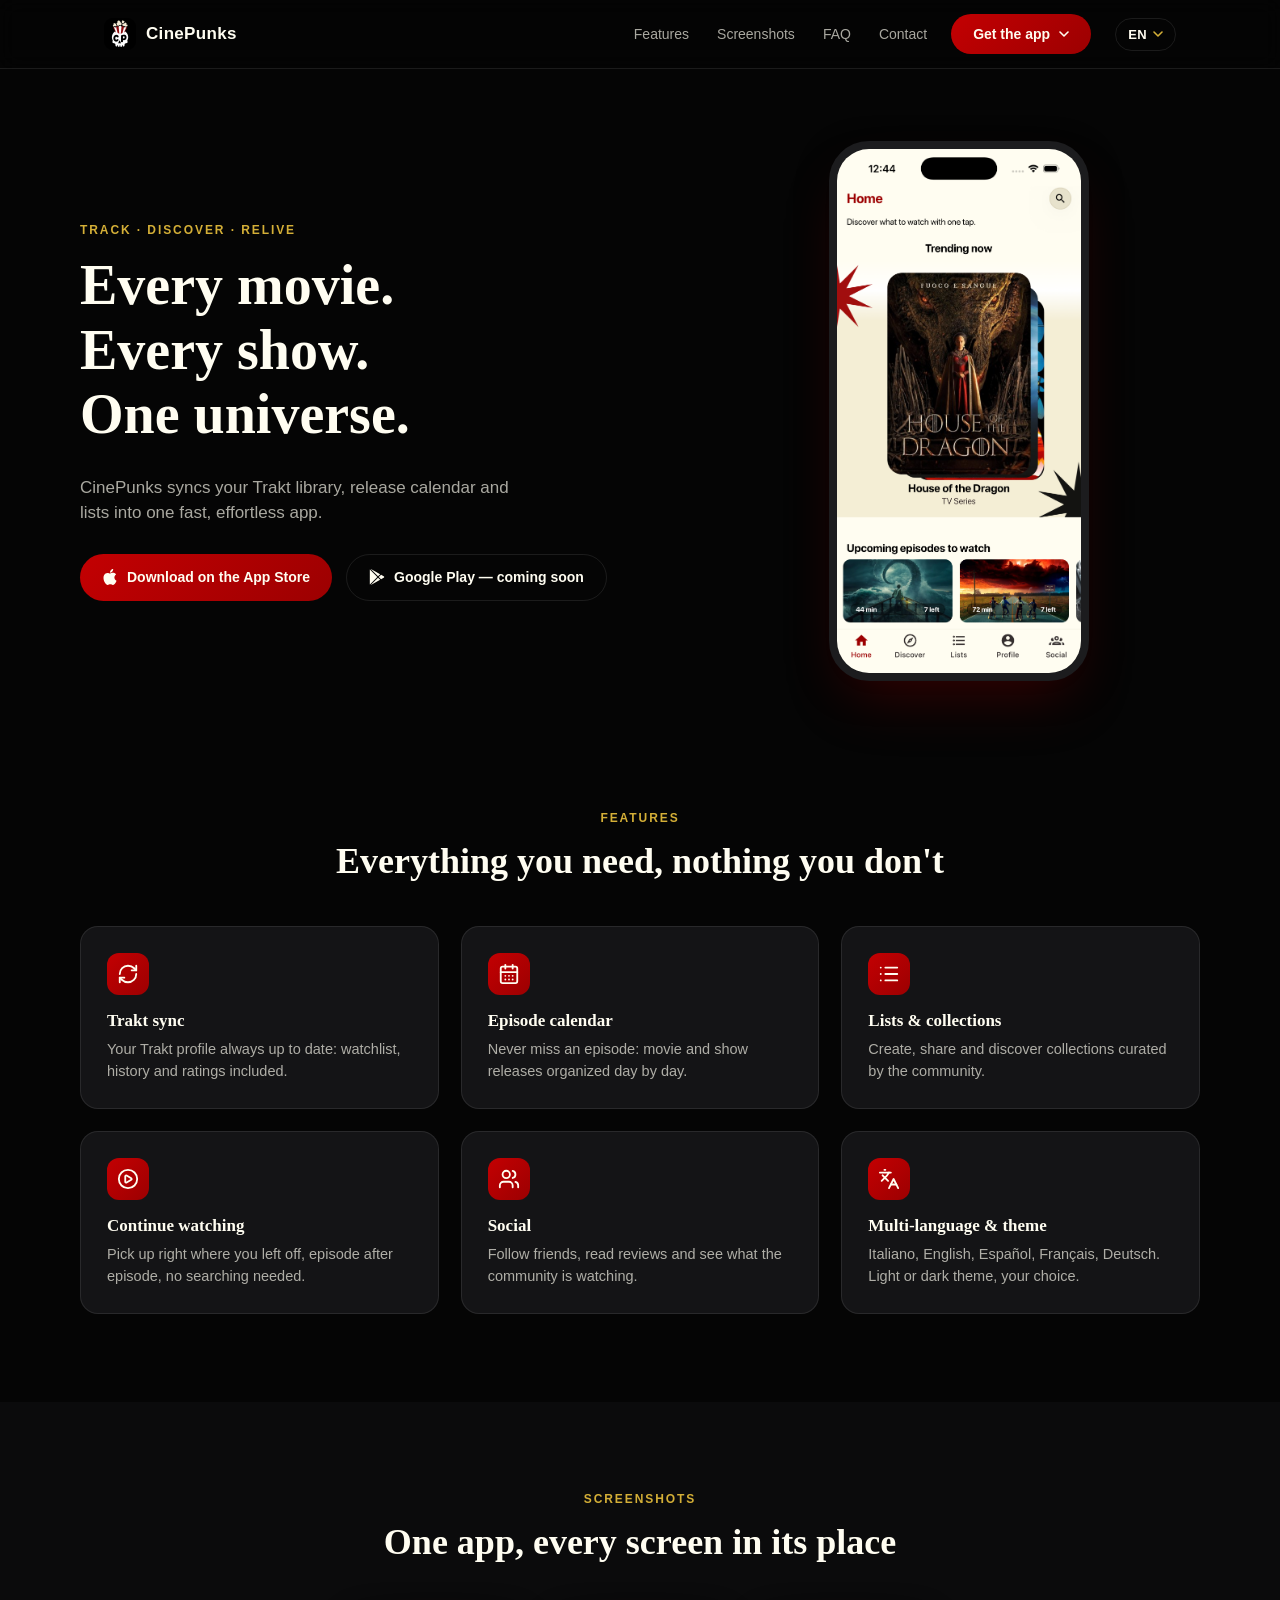
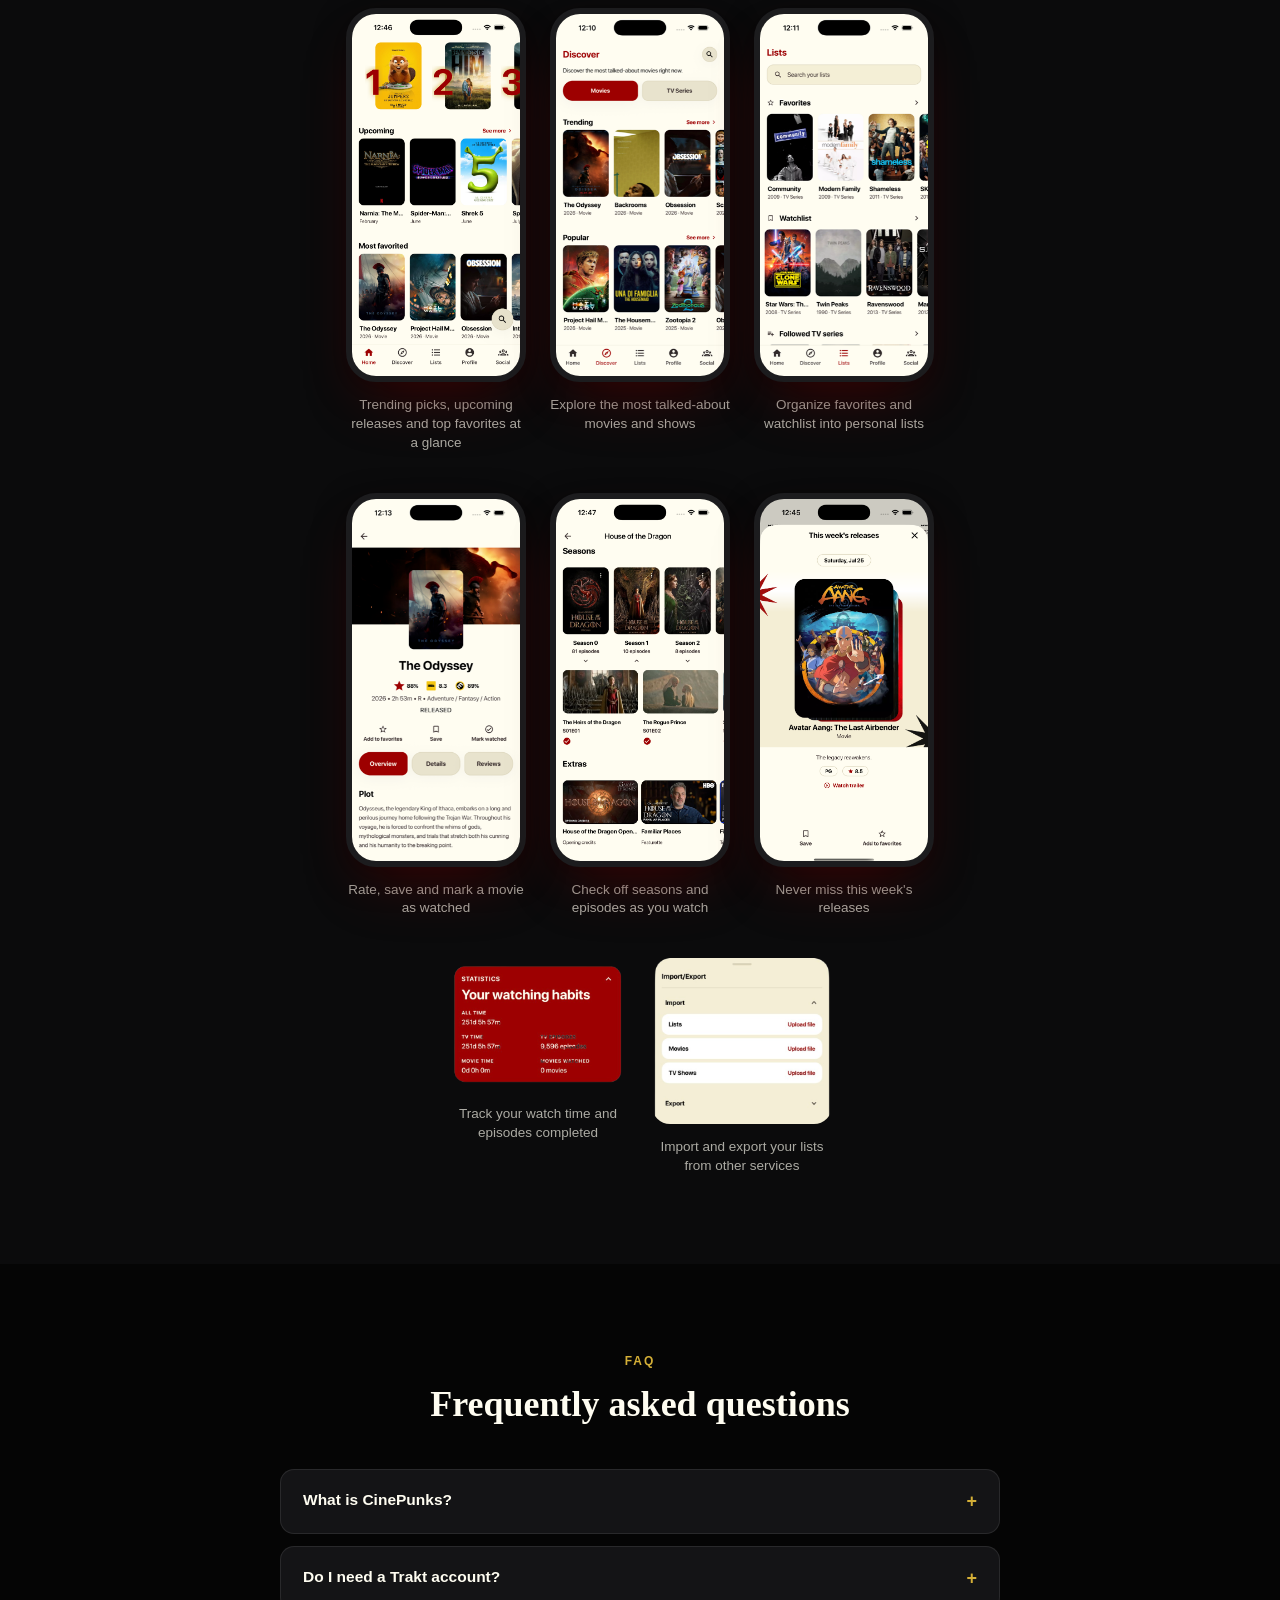
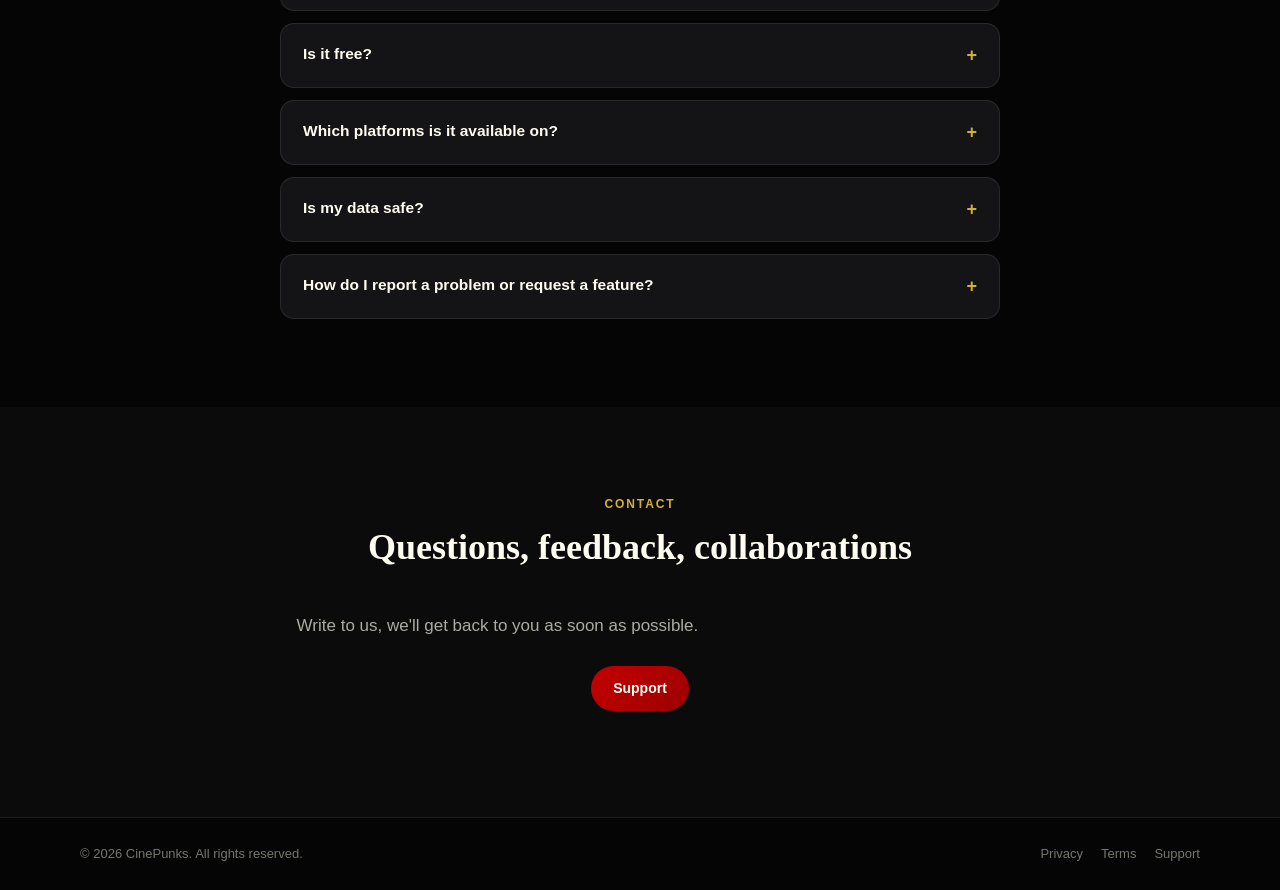
==== commit 63391a9d: "new screens" ====
--- a/index.html
+++ b/index.html
@@ -146,54 +146,56 @@
       <p class="eyebrow center" data-i18n="screenshots.eyebrow">Screenshot</p>
       <h2 class="center" data-i18n="screenshots.title">Un'app, ogni schermata al posto giusto</h2>
       <div class="gallery">
-        <figure class="gallery-item">
-          <div class="phone phone-sm">
-            <img class="phone-screen" src="assets/screenshots/home_2.png" alt="" />
-          </div>
-          <figcaption data-i18n="screenshots.home">Tendenze, prossime uscite e i più amati, tutto in home</figcaption>
-        </figure>
-        <figure class="gallery-item">
-          <div class="phone phone-sm">
-            <img class="phone-screen" src="assets/screenshots/discover.png" alt="" />
-          </div>
-          <figcaption data-i18n="screenshots.discover">Esplora film e serie tra i più discussi del momento</figcaption>
-        </figure>
-        <figure class="gallery-item">
-          <div class="phone phone-sm">
-            <img class="phone-screen" src="assets/screenshots/lists.png" alt="" />
-          </div>
-          <figcaption data-i18n="screenshots.lists">Organizza preferiti e watchlist in liste personali</figcaption>
-        </figure>
-        <figure class="gallery-item">
-          <div class="phone phone-sm">
-            <img class="phone-screen" src="assets/screenshots/movie_details.png" alt="" />
-          </div>
-          <figcaption data-i18n="screenshots.details">Vota, salva e segna un film come visto</figcaption>
-        </figure>
-        <figure class="gallery-item">
-          <div class="shot-card">
-            <img src="assets/screenshots/personal_watching_stats.png" alt="" />
-          </div>
-          <figcaption data-i18n="screenshots.stats">Monitora il tempo di visione e gli episodi guardati</figcaption>
-        </figure>
-        <figure class="gallery-item">
-          <div class="phone phone-sm">
-            <img class="phone-screen" src="assets/screenshots/track_seasons_episodes.png" alt="" />
-          </div>
-          <figcaption data-i18n="screenshots.episodes">Segna stagioni ed episodi visti, uno per uno</figcaption>
-        </figure>
-        <figure class="gallery-item">
-          <div class="phone phone-sm">
-            <img class="phone-screen" src="assets/screenshots/weekly_releases.png" alt="" />
-          </div>
-          <figcaption data-i18n="screenshots.releases">Non perderti le uscite della settimana</figcaption>
-        </figure>
-        <figure class="gallery-item">
-          <div class="shot-card">
-            <img src="assets/screenshots/import_export_from_other_services.png" alt="" />
-          </div>
-          <figcaption data-i18n="screenshots.importexport">Importa ed esporta le tue liste da altri servizi</figcaption>
-        </figure>
+        <div class="gallery-row">
+          <figure class="gallery-item">
+            <div class="phone phone-sm">
+              <img class="phone-screen" src="assets/screenshots/home_2.png" alt="" />
+            </div>
+            <figcaption data-i18n="screenshots.home">Tendenze, prossime uscite e i più amati, tutto in home</figcaption>
+          </figure>
+          <figure class="gallery-item">
+            <div class="phone phone-sm">
+              <img class="phone-screen" src="assets/screenshots/discover.png" alt="" />
+            </div>
+            <figcaption data-i18n="screenshots.discover">Esplora film e serie tra i più discussi del momento</figcaption>
+          </figure>
+          <figure class="gallery-item">
+            <div class="phone phone-sm">
+              <img class="phone-screen" src="assets/screenshots/lists.png" alt="" />
+            </div>
+            <figcaption data-i18n="screenshots.lists">Organizza preferiti e watchlist in liste personali</figcaption>
+          </figure>
+        </div>
+        <div class="gallery-row">
+          <figure class="gallery-item">
+            <div class="phone phone-sm">
+              <img class="phone-screen" src="assets/screenshots/movie_details.png" alt="" />
+            </div>
+            <figcaption data-i18n="screenshots.details">Vota, salva e segna un film come visto</figcaption>
+          </figure>
+          <figure class="gallery-item">
+            <div class="phone phone-sm">
+              <img class="phone-screen" src="assets/screenshots/track_seasons_episodes.png" alt="" />
+            </div>
+            <figcaption data-i18n="screenshots.episodes">Segna stagioni ed episodi visti, uno per uno</figcaption>
+          </figure>
+          <figure class="gallery-item">
+            <div class="phone phone-sm">
+              <img class="phone-screen" src="assets/screenshots/weekly_releases.png" alt="" />
+            </div>
+            <figcaption data-i18n="screenshots.releases">Non perderti le uscite della settimana</figcaption>
+          </figure>
+        </div>
+        <div class="gallery-row">
+          <figure class="gallery-item">
+            <img class="plain-shot" src="assets/screenshots/personal_watching_stats.png" alt="" />
+            <figcaption data-i18n="screenshots.stats">Monitora il tempo di visione e gli episodi guardati</figcaption>
+          </figure>
+          <figure class="gallery-item">
+            <img class="plain-shot" src="assets/screenshots/import_export_from_other_services.png" alt="" />
+            <figcaption data-i18n="screenshots.importexport">Importa ed esporta le tue liste da altri servizi</figcaption>
+          </figure>
+        </div>
       </div>
     </div>
   </section>
--- a/styles.css
+++ b/styles.css
@@ -287,25 +287,6 @@
 
 .phone-sm { width: 180px; height: 374px; border-radius: 30px; border-width: 6px; }
 
-.shot-card {
-  width: 180px;
-  height: 374px;
-  border-radius: 24px;
-  background: var(--surface);
-  border: 1px solid var(--border);
-  display: flex;
-  align-items: center;
-  justify-content: center;
-  padding: 16px;
-  box-sizing: border-box;
-}
-
-.shot-card img {
-  width: 100%;
-  height: auto;
-  object-fit: contain;
-}
-
 .phone-screen {
   position: absolute;
   inset: 0;
@@ -366,6 +347,12 @@
 
 .gallery {
   display: flex;
+  flex-direction: column;
+  gap: 40px;
+}
+
+.gallery-row {
+  display: flex;
   gap: 24px;
   justify-content: center;
   flex-wrap: wrap;
@@ -374,6 +361,13 @@
 .gallery-item {
   margin: 0;
   text-align: center;
+}
+
+.plain-shot {
+  width: 180px;
+  height: auto;
+  border-radius: 18px;
+  display: block;
 }
 
 .gallery-item figcaption {
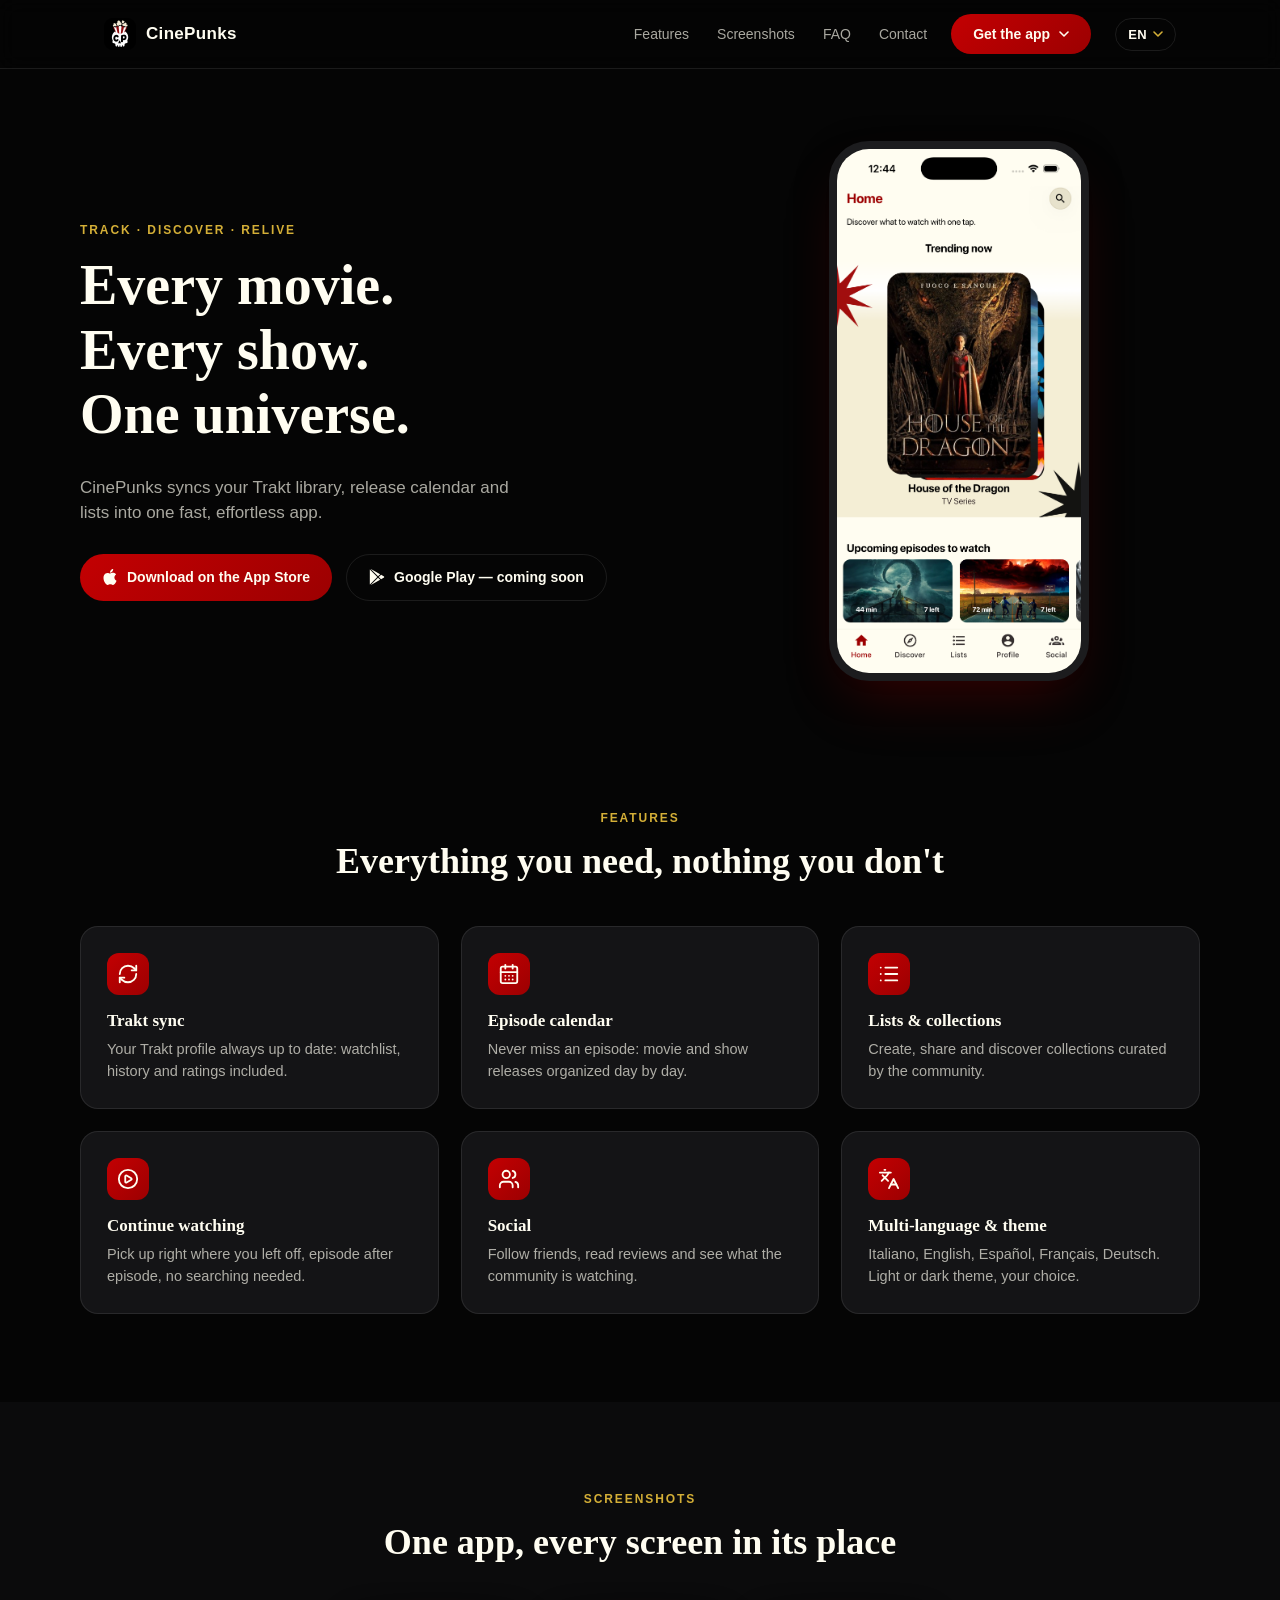
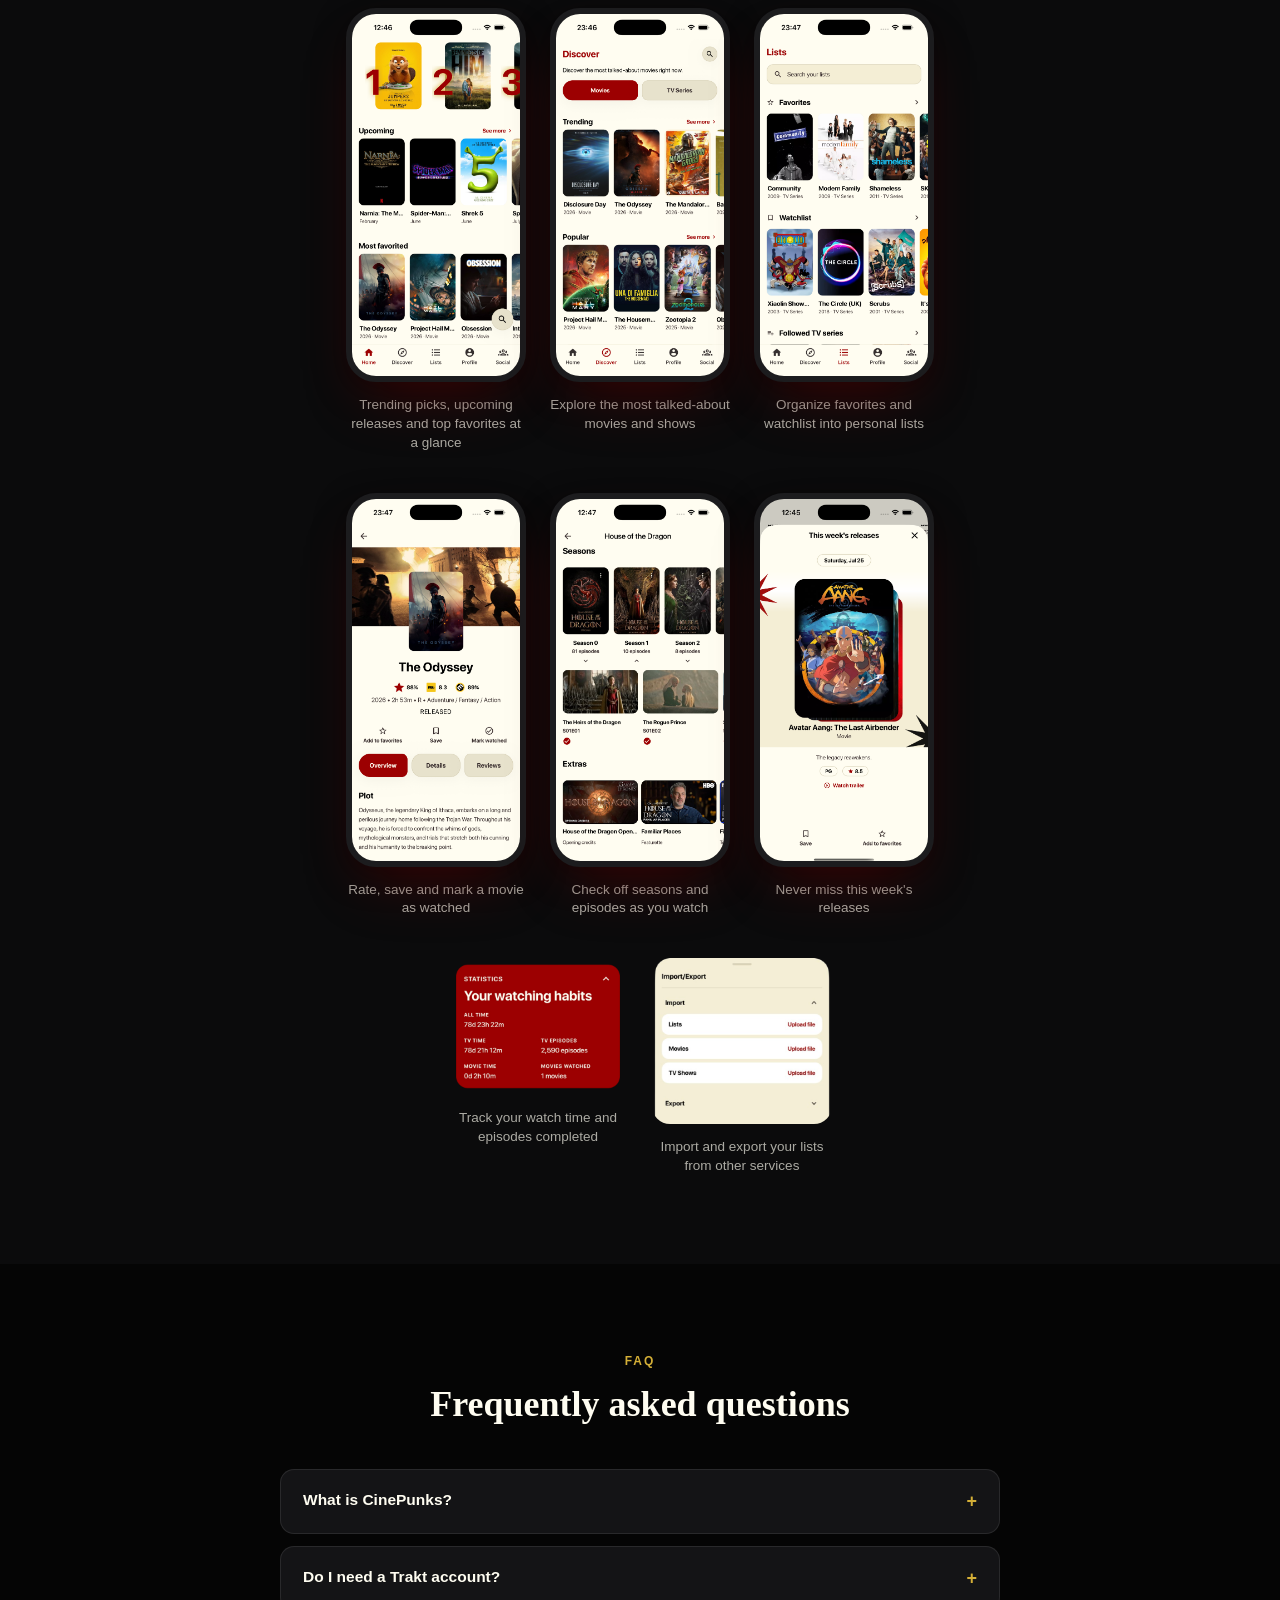
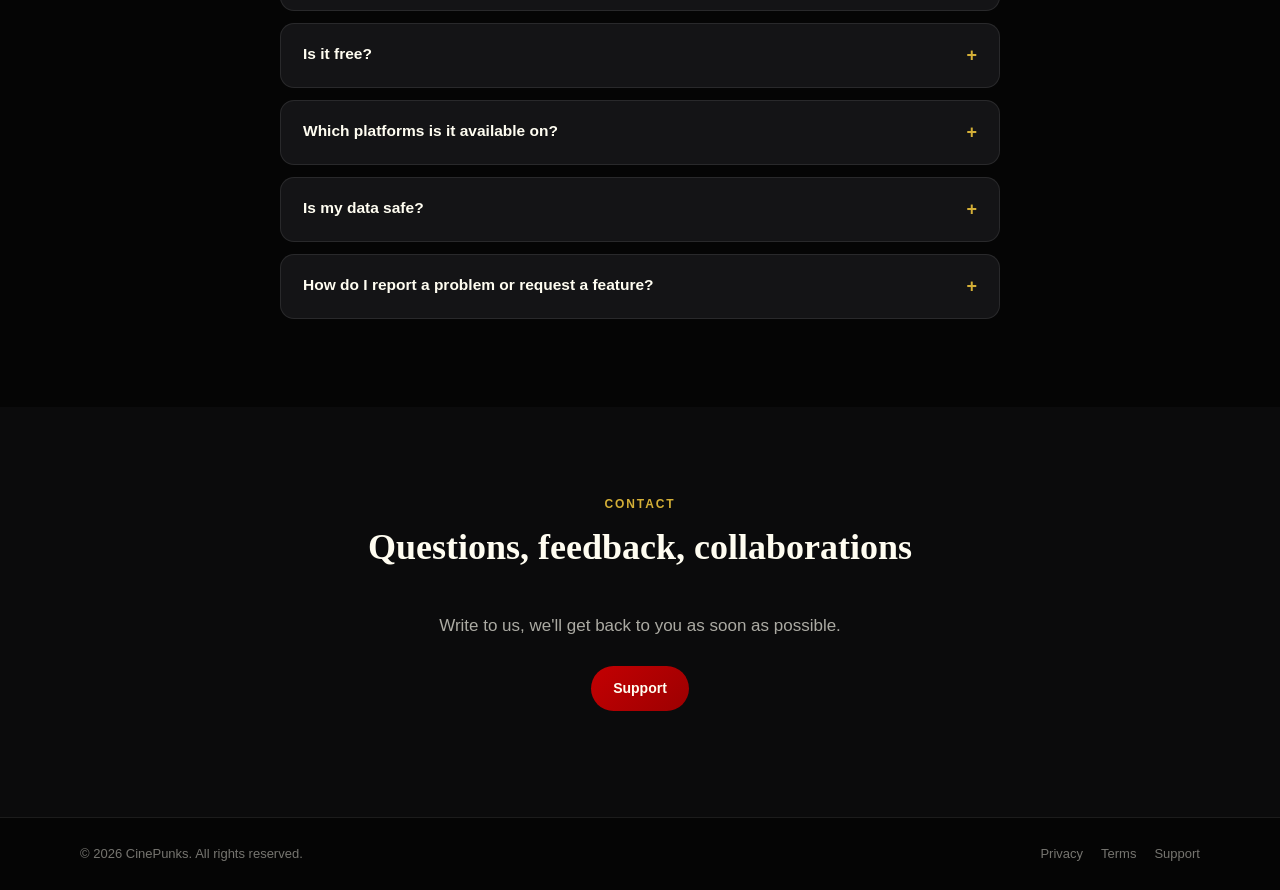
==== commit 659eefd8: "new images and video demonstration" ====
--- a/index.html
+++ b/index.html
@@ -84,7 +84,7 @@
       </div>
       <div class="hero-visual" aria-hidden="true">
         <div class="phone phone-hero">
-          <img class="phone-screen" src="assets/screenshots/home.png" alt="" />
+          <video class="phone-screen" src="assets/screenshots/hero-demo.mp4" poster="assets/screenshots/home.png" autoplay muted loop playsinline></video>
         </div>
       </div>
     </div>
@@ -239,7 +239,7 @@
       <h2 data-i18n="contact.title">Domande, feedback, collaborazioni</h2>
       <p class="hero-sub" data-i18n="contact.sub">Scrivici, rispondiamo il prima possibile.</p>
       <div class="contact-actions">
-        <a class="btn btn-primary" id="supportLink" href="https://itsm3jok3r.github.io/cinepunks-terms-and-privacy/support.html" data-i18n="contact.support">Supporto</a>
+        <a class="btn btn-primary" id="supportLink" href="legal/support.html" data-i18n="contact.support">Supporto</a>
       </div>
     </div>
   </section>
@@ -250,9 +250,9 @@
   <div class="footer-inner">
     <span>© <span id="year"></span> CinePunks. <span data-i18n="footer.rights">Tutti i diritti riservati.</span></span>
     <div class="footer-links">
-      <a id="privacyLink" href="https://itsm3jok3r.github.io/cinepunks-terms-and-privacy/privacy.html" data-i18n="footer.privacy">Privacy</a>
-      <a id="termsLink" href="https://itsm3jok3r.github.io/cinepunks-terms-and-privacy/terms.html" data-i18n="footer.terms">Termini</a>
-      <a id="footerSupportLink" href="https://itsm3jok3r.github.io/cinepunks-terms-and-privacy/support.html" data-i18n="contact.support">Supporto</a>
+      <a id="privacyLink" href="legal/privacy.html" data-i18n="footer.privacy">Privacy</a>
+      <a id="termsLink" href="legal/terms.html" data-i18n="footer.terms">Termini</a>
+      <a id="footerSupportLink" href="legal/support.html" data-i18n="contact.support">Supporto</a>
     </div>
   </div>
 </footer>
--- a/styles.css
+++ b/styles.css
@@ -268,6 +268,11 @@
   margin-bottom: 28px;
 }
 
+.center .hero-sub {
+  margin-left: auto;
+  margin-right: auto;
+}
+
 .hero-actions { display: flex; gap: 14px; flex-wrap: wrap; }
 
 .hero-visual { display: flex; justify-content: center; }
@@ -441,6 +446,86 @@
 }
 
 .footer-links { display: flex; gap: 18px; }
+
+/* Legal pages */
+
+.legal-lang-toggle { display: flex; gap: 6px; }
+
+.legal-lang-toggle a {
+  padding: 8px 14px;
+  border-radius: 999px;
+  border: 1px solid var(--border);
+  font-size: 13px;
+  font-weight: 600;
+  color: var(--text-dim);
+}
+
+.legal-lang-toggle a:hover { color: var(--text); }
+
+.legal-lang-toggle a.active {
+  color: var(--text);
+  border-color: rgba(212, 175, 55, 0.4);
+  background: rgba(212, 175, 55, 0.08);
+}
+
+.legal-main { padding: 48px 24px 88px; }
+
+.legal-card {
+  max-width: 760px;
+  margin: 0 auto;
+  background: var(--surface);
+  border: 1px solid var(--border);
+  border-radius: var(--radius);
+  padding: 40px clamp(24px, 4vw, 48px);
+}
+
+.legal-card h1 { font-size: clamp(26px, 4vw, 34px); }
+
+.legal-card h2 { font-size: 19px; margin-top: 34px; }
+
+.legal-card p,
+.legal-card li {
+  color: var(--text-dim);
+  font-size: 15px;
+  line-height: 1.7;
+}
+
+.legal-card strong { color: var(--text); }
+
+.legal-card a { color: var(--gold); text-decoration: underline; text-underline-offset: 2px; }
+
+.legal-back { margin-bottom: 24px; font-size: 14px; }
+
+.legal-back a { color: var(--text-dim); text-decoration: none; }
+
+.legal-back a:hover { color: var(--text); }
+
+.legal-card .contact-card {
+  margin: 24px 0;
+  padding: 18px;
+  border: 1px solid var(--border);
+  border-radius: 12px;
+  background: var(--bg-soft);
+}
+
+.legal-card .contact-card p { margin: 0; color: var(--text); }
+
+.legal-card .contact-card p + p { margin-top: 8px; }
+
+.legal-hub-links { display: grid; gap: 12px; margin-top: 32px; }
+
+.legal-hub-links a {
+  display: block;
+  padding: 16px 18px;
+  border: 1px solid var(--border);
+  border-radius: 12px;
+  background: var(--bg-soft);
+  color: var(--text);
+  font-weight: 600;
+  text-decoration: none;
+}
+
+.legal-hub-links a:hover { border-color: rgba(212, 175, 55, 0.35); }
 
 /* Responsive */
 
